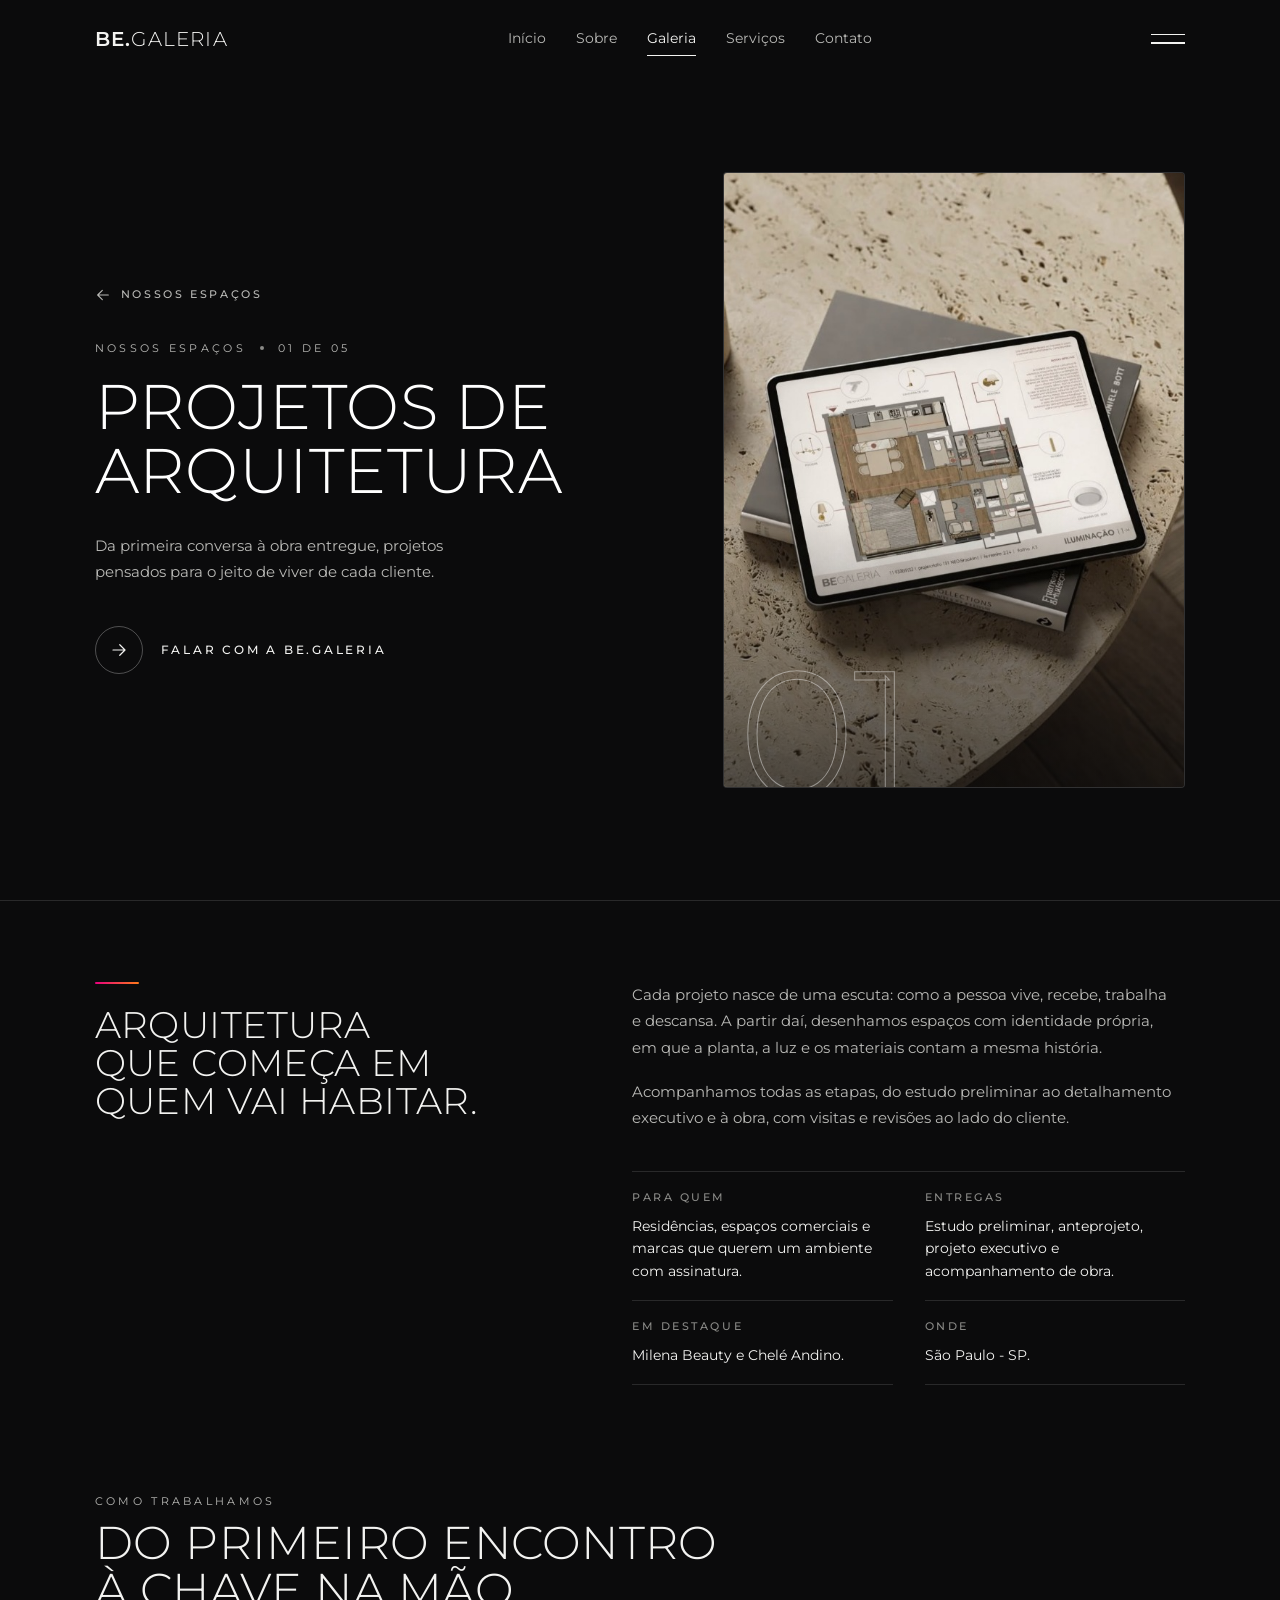
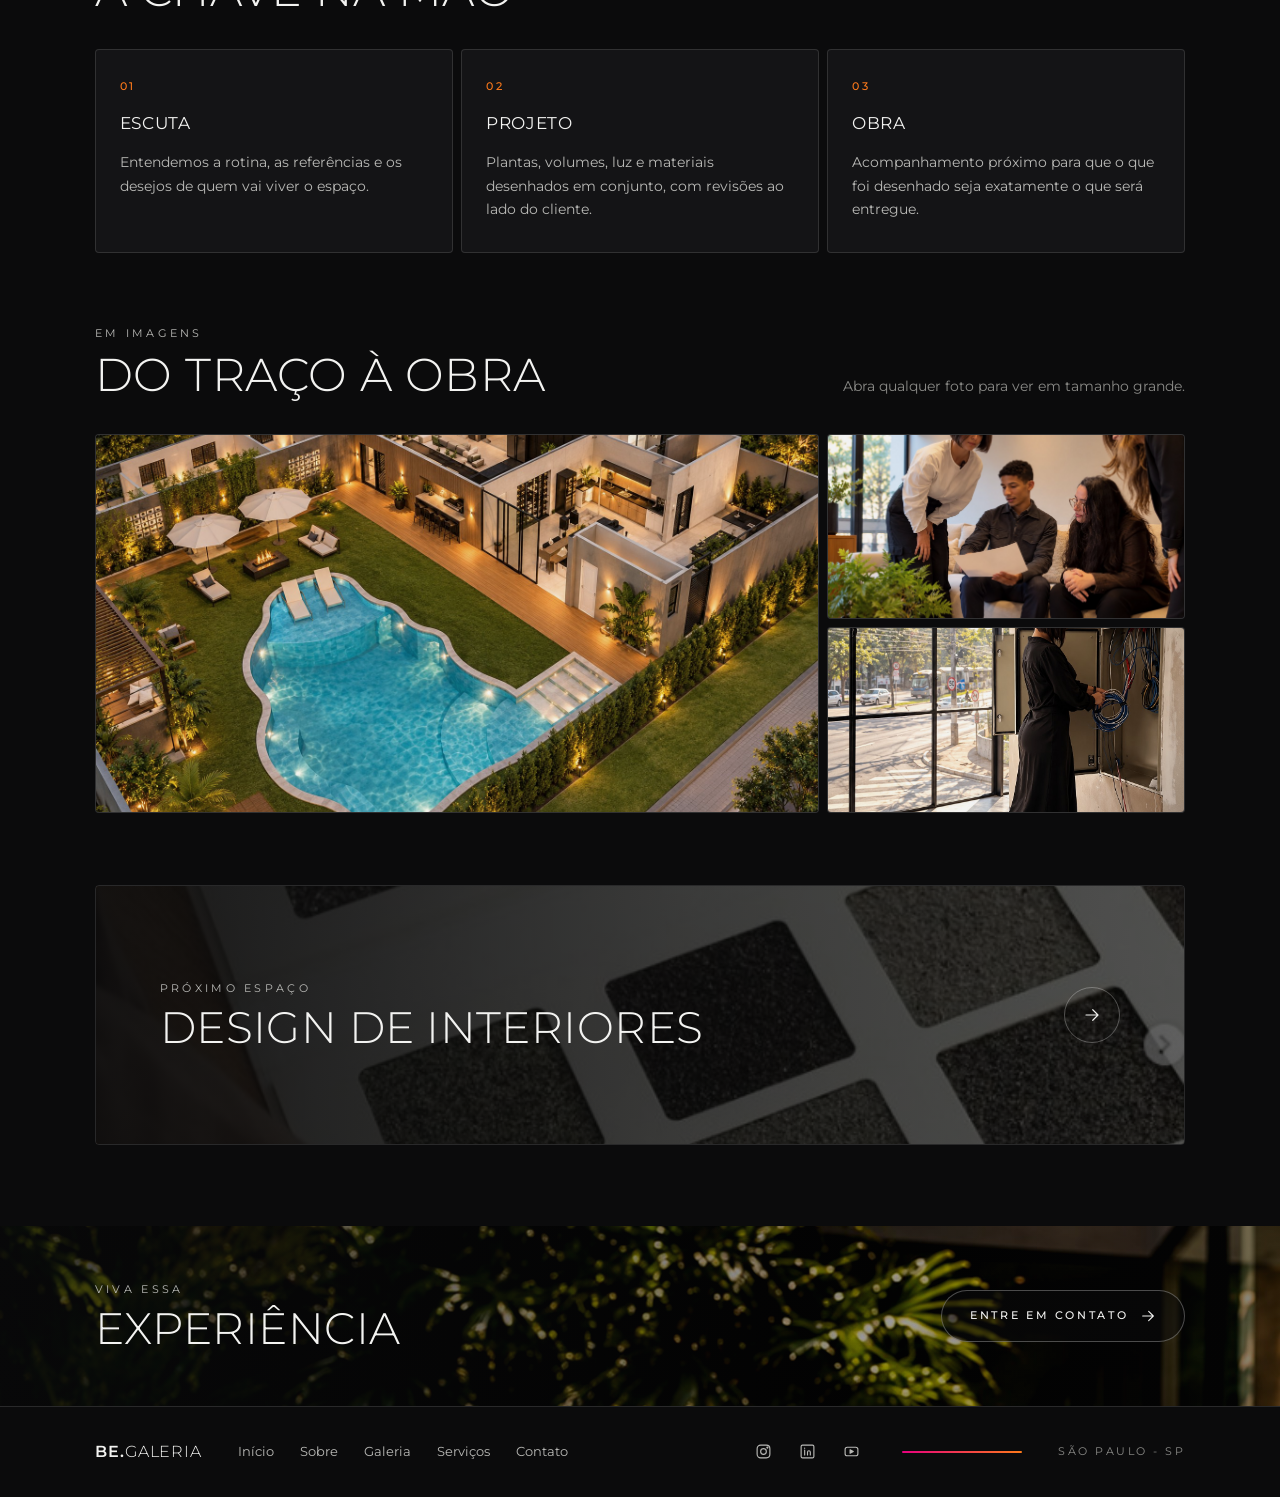
==== arquitetura.html @ a3e055ce "Paginas dos cinco espacos: capa, detalhe, pontos, galeria e proximo Cada cartao de "Nossos espacos" " ====
<!doctype html>
<html lang="pt-BR">
<head>
<meta charset="utf-8">
<meta name="viewport" content="width=device-width, initial-scale=1">
<title>Projetos de arquitetura | BE.GALERIA</title>
<meta name="description" content="Projetos de arquitetura da BE.GALERIA: da primeira conversa à obra entregue, espaços com identidade, pensados para o jeito de viver de cada cliente.">
<meta name="theme-color" content="#0B0B0C">
<meta property="og:title" content="Projetos de arquitetura | BE.GALERIA">
<meta property="og:description" content="Projetos de arquitetura da BE.GALERIA: da primeira conversa à obra entregue, espaços com identidade, pensados para o jeito de viver de cada cliente.">
<meta property="og:type" content="website">
<meta property="og:image" content="img/arquitetura.jpg">
<link rel="icon" href="favicon.svg" type="image/svg+xml">
<link rel="preconnect" href="https://fonts.googleapis.com">
<link rel="preconnect" href="https://fonts.gstatic.com" crossorigin>
<link href="https://fonts.googleapis.com/css2?family=Montserrat:wght@300;400;500;600&display=swap" rel="stylesheet">
<link rel="stylesheet" href="estilo.css">
</head>
<body class="interna">
<!-- (23/10) pagina de um dos cinco espacos. (A classe do body NAO pode ser "pagina": e a dos tracinhos do slide, com
     largura de 36 px, e o corpo inteiro encolhia.) As cinco tem a MESMA estrutura (capa, detalhe, pontos, galeria, proximo
     espaco, contato, rodape): ao mudar a estrutura numa, mudar nas outras quatro. Os textos sao os primeiros,
     a confirmar com a cliente. -->

<!-- ================================================================ topo -->
<header class="topo" id="topo">
  <a class="marca" href="index.html" aria-label="BE.GALERIA, voltar ao inicio"><b>BE.</b>GALERIA</a>
  <nav class="menu" id="menu" aria-label="Navegacao principal">
    <a href="index.html#inicio">Início</a>
    <a href="index.html#sobre">Sobre</a>
    <a href="index.html#galeria" class="ativo">Galeria</a>
    <a href="index.html#servicos">Serviços</a>
    <a href="index.html#contato">Contato</a>
  </nav>
  <button class="hamburguer" id="menuAbrir" type="button" aria-label="Abrir menu" aria-expanded="false" aria-controls="menu"><span></span><span></span></button>
</header>

<main>
<!-- ================================================================ capa -->
<section class="capa" id="inicio">
  <div class="capa-texto">
    <a class="voltar" href="index.html#galeria"><svg viewBox="0 0 24 24" fill="none" stroke="currentColor" stroke-width="1.6" stroke-linecap="round" stroke-linejoin="round" aria-hidden="true"><path d="M20 12H4M11 5l-7 7 7 7"/></svg><span>Nossos espaços</span></a>
    <p class="rotulo"><span>Nossos espaços</span><i></i><span>01 de 05</span></p>
    <h1>Projetos de<br>arquitetura</h1>
    <p class="capa-lede">Da primeira conversa à obra entregue, projetos pensados para o jeito de viver de cada cliente.</p>
    <a class="chamada" href="index.html#contato"><span class="chamada-circulo" aria-hidden="true"><svg viewBox="0 0 24 24" fill="none" stroke="currentColor" stroke-width="1.6" stroke-linecap="round" stroke-linejoin="round" aria-hidden="true"><path d="M4 12h16M13 5l7 7-7 7"/></svg></span><span>Falar com a BE.GALERIA</span></a>
  </div>
  <figure class="capa-foto">
    <img src="img/arquitetura.jpg" alt="Tablet com a planta de um projeto da BE Galeria" width="636" height="847" fetchpriority="high" decoding="async">
    <span class="capa-numero" aria-hidden="true">01</span>
  </figure>
</section>

<!-- ================================================================ detalhe -->
<section class="detalhe">
  <div class="detalhe-grade">
    <div class="detalhe-frase"><i class="traco" aria-hidden="true"></i><h2>Arquitetura que começa em quem vai habitar.</h2></div>
    <div class="detalhe-texto">
      <p>Cada projeto nasce de uma escuta: como a pessoa vive, recebe, trabalha e descansa. A partir daí, desenhamos espaços com identidade própria, em que a planta, a luz e os materiais contam a mesma história.</p>
      <p>Acompanhamos todas as etapas, do estudo preliminar ao detalhamento executivo e à obra, com visitas e revisões ao lado do cliente.</p>
      <dl class="ficha">
        <div><dt>Para quem</dt><dd>Residências, espaços comerciais e marcas que querem um ambiente com assinatura.</dd></div>
        <div><dt>Entregas</dt><dd>Estudo preliminar, anteprojeto, projeto executivo e acompanhamento de obra.</dd></div>
        <div><dt>Em destaque</dt><dd>Milena Beauty e Chelé Andino.</dd></div>
        <div><dt>Onde</dt><dd>São Paulo - SP.</dd></div>
      </dl>
    </div>
  </div>
</section>

<!-- ================================================================ pontos -->
<section class="pontos">
  <div class="cabeca"><div><p class="rotulo rotulo--so">Como trabalhamos</p><h2>Do primeiro encontro<br>à chave na mão</h2></div></div>
  <div class="pontos-grade">
    <article class="ponto"><i>01</i><h3>Escuta</h3><p>Entendemos a rotina, as referências e os desejos de quem vai viver o espaço.</p></article>
    <article class="ponto"><i>02</i><h3>Projeto</h3><p>Plantas, volumes, luz e materiais desenhados em conjunto, com revisões ao lado do cliente.</p></article>
    <article class="ponto"><i>03</i><h3>Obra</h3><p>Acompanhamento próximo para que o que foi desenhado seja exatamente o que será entregue.</p></article>
  </div>
</section>

<!-- ================================================================ galeria da pagina (mesmo mosaico e visualizador dos bastidores) -->
<section class="bastidores pagina-galeria" id="imagens">
  <div class="cabeca">
    <div><p class="rotulo rotulo--so">Em imagens</p><h2>Do traço à obra</h2></div>
    <p class="bastidores-nota">Abra qualquer foto para ver em tamanho grande.</p>
  </div>
  <div class="mosaico" id="mosaico">
    <button type="button" class="peca peca--grande" data-legenda="Perspectiva de um projeto residencial"><img src="img/bastidores-3.jpg" alt="Vista aérea de uma casa com piscina e jardim iluminados" loading="lazy" decoding="async" width="1536" height="1024"><span class="peca-legenda"><i>01</i>Perspectiva de um projeto residencial</span></button>
    <button type="button" class="peca" data-legenda="Revisão de projeto com o cliente"><img src="img/bastidores-1.jpg" alt="Equipe e cliente analisando uma prancha de projeto no sofá" loading="lazy" decoding="async" width="1433" height="1098"><span class="peca-legenda"><i>02</i>Revisão de projeto com o cliente</span></button>
    <button type="button" class="peca" data-legenda="Acompanhamento de obra"><img src="img/bastidores-2.jpg" alt="Profissional conferindo o quadro elétrico numa obra envidraçada" loading="lazy" decoding="async" width="1147" height="1371"><span class="peca-legenda"><i>03</i>Acompanhamento de obra</span></button>
  </div>
</section>

<dialog class="visor" id="visor" aria-label="Foto em tamanho grande">
  <button type="button" class="visor-fechar" id="visorFechar" aria-label="Fechar"><svg viewBox="0 0 24 24" fill="none" stroke="currentColor" stroke-width="1.6" stroke-linecap="round"><path d="M6 6l12 12M18 6 6 18"/></svg></button>
  <button type="button" class="visor-seta visor-seta--esq" id="visorAnterior" aria-label="Foto anterior"><svg viewBox="0 0 24 24" fill="none" stroke="currentColor" stroke-width="1.6" stroke-linecap="round" stroke-linejoin="round"><path d="M15 5l-7 7 7 7"/></svg></button>
  <figure class="visor-figura">
    <img id="visorImagem" src="" alt="">
    <figcaption id="visorLegenda"></figcaption>
  </figure>
  <button type="button" class="visor-seta visor-seta--dir" id="visorProxima" aria-label="Próxima foto"><svg viewBox="0 0 24 24" fill="none" stroke="currentColor" stroke-width="1.6" stroke-linecap="round" stroke-linejoin="round"><path d="M9 5l7 7-7 7"/></svg></button>
</dialog>

<!-- ================================================================ proximo espaco -->
<section class="proximo">
  <a class="proximo-link" href="interiores.html">
    <img src="img/interiores.jpg" alt="" loading="lazy" decoding="async" width="672" height="816">
    <div><p class="rotulo rotulo--so">Próximo espaço</p><h2>Design de interiores</h2></div>
    <span class="chamada-circulo" aria-hidden="true"><svg viewBox="0 0 24 24" fill="none" stroke="currentColor" stroke-width="1.6" stroke-linecap="round" stroke-linejoin="round" aria-hidden="true"><path d="M4 12h16M13 5l7 7-7 7"/></svg></span>
  </a>
</section>
</main>

<!-- ================================================================ experiencia -->
<section class="experiencia" id="contato">
  <img class="experiencia-fundo" src="img/folhas.jpg" alt="" loading="lazy" decoding="async" width="1600" height="480">
  <div class="experiencia-texto">
    <p class="rotulo rotulo--so">Viva essa</p>
    <h2>Experiência</h2>
  </div>
  <a class="pilula" href="#rodape">Entre em contato <svg viewBox="0 0 24 24" fill="none" stroke="currentColor" stroke-width="1.6" stroke-linecap="round" stroke-linejoin="round" aria-hidden="true"><path d="M4 12h16M13 5l7 7-7 7"/></svg></a>
</section>

<!-- ================================================================ rodape -->
<footer class="rodape" id="rodape">
  <a class="marca" href="index.html"><b>BE.</b>GALERIA</a>
  <nav class="rodape-menu" aria-label="Rodape">
    <a href="index.html#inicio">Início</a>
    <a href="index.html#sobre">Sobre</a>
    <a href="index.html#galeria">Galeria</a>
    <a href="index.html#servicos">Serviços</a>
    <a href="index.html#contato">Contato</a>
  </nav>
  <div class="redes">
    <a href="#" aria-label="Instagram" title="Instagram (em breve)"><svg viewBox="0 0 24 24" fill="none" stroke="currentColor" stroke-width="1.6" stroke-linecap="round" stroke-linejoin="round"><rect x="3" y="3" width="18" height="18" rx="5"/><circle cx="12" cy="12" r="4"/><circle cx="17.5" cy="6.5" r="0.8" fill="currentColor"/></svg></a>
    <a href="#" aria-label="LinkedIn" title="LinkedIn (em breve)"><svg viewBox="0 0 24 24" fill="none" stroke="currentColor" stroke-width="1.6" stroke-linecap="round" stroke-linejoin="round"><rect x="3" y="3" width="18" height="18" rx="2"/><path d="M8 10v7M8 7v.5M12 17v-4a2 2 0 0 1 4 0v4"/></svg></a>
    <a href="#" aria-label="YouTube" title="YouTube (em breve)"><svg viewBox="0 0 24 24" fill="none" stroke="currentColor" stroke-width="1.6" stroke-linecap="round" stroke-linejoin="round"><rect x="3" y="6" width="18" height="12" rx="3"/><path d="M10 9.5v5l4.5-2.5z" fill="currentColor"/></svg></a>
  </div>
  <i class="traco traco--rodape" aria-hidden="true"></i>
  <p class="rodape-lugar">São Paulo - SP</p>
</footer>

<script src="script.js" defer></script>
</body>
</html>
---- estilo.css ----
/* BE.GALERIA (23/10/2026): site de uma pagina seguindo o mockup dela. Fundo onix, Montserrat em tudo (caixa alta
   leve nos titulos, como no mockup; a 1a versao usava Outfit e ela estranhou) e UM acento: o degrade magenta >
   laranja, que aparece no anel do selo, no tracinho das secoes e na linha do rodape. O manuscrito do bloco Sobre
   vem gravado na propria foto dela (nao e texto). */
:root {
  --onix: #0B0B0C;
  --carvao: #141416;
  --grafite: #1D1D20;
  --linha: rgba(255, 255, 255, 0.12);
  --linha-forte: rgba(255, 255, 255, 0.28);
  --texto: #F3F3F1;
  --texto-2: #B9B9B6;
  --texto-3: #8A8A87;
  --magenta: #E8007E;
  --laranja: #FF7A1A;
  --degrade: linear-gradient(90deg, var(--magenta), var(--laranja));
  --display: 'Montserrat', system-ui, sans-serif;
  --texto-fonte: 'Montserrat', system-ui, -apple-system, 'Segoe UI', sans-serif;
  --margem: clamp(20px, 7.4vw, 108px);
  --suave: cubic-bezier(0.22, 1, 0.36, 1);
}

* { box-sizing: border-box; }
html { scroll-behavior: smooth; -webkit-text-size-adjust: 100%; background: var(--onix); }
body {
  margin: 0;
  font-family: var(--texto-fonte);
  font-size: 14.5px;
  line-height: 1.6;
  color: var(--texto);
  background: var(--onix);
  -webkit-font-smoothing: antialiased;
}
img { display: block; max-width: 100%; }
a { color: inherit; text-decoration: none; }
h1, h2 { margin: 0; font-family: var(--display); font-weight: 300; text-transform: uppercase; letter-spacing: 0.01em; line-height: 1.02; text-wrap: balance; }
p { margin: 0; }
:focus-visible { outline: 2px solid var(--laranja); outline-offset: 4px; }

/* rotulos em caixa alta espacada */
.rotulo {
  display: flex; align-items: center; gap: 14px;
  margin: 0 0 18px;
  font-family: var(--display);
  font-weight: 400;
  font-size: 11px;
  letter-spacing: 0.3em;
  text-transform: uppercase;
  color: var(--texto-2);
}
.rotulo i { width: 4px; height: 4px; border-radius: 50%; background: var(--texto-3); flex: none; }
.rotulo--so { margin-bottom: 8px; }
.traco { display: block; width: 44px; height: 2px; background: var(--degrade); border-radius: 2px; }

/* ============================================================ topo */
.topo {
  position: fixed; inset: 0 0 auto 0; z-index: 10;
  display: flex; align-items: center; gap: 32px;
  padding: 22px var(--margem);
  transition: background 0.4s, padding 0.4s, backdrop-filter 0.4s;
}
.topo.com-fundo { background: rgba(11, 11, 12, 0.82); backdrop-filter: blur(14px); padding-top: 14px; padding-bottom: 14px; border-bottom: 1px solid var(--linha); }
.marca { font-family: var(--display); font-weight: 300; font-size: 20px; letter-spacing: 0.06em; text-transform: uppercase; white-space: nowrap; }
.marca b { font-weight: 600; }
.menu { display: flex; gap: 30px; margin-left: auto; margin-right: auto; }
.menu a { position: relative; font-size: 13.5px; color: var(--texto-2); padding: 6px 0; transition: color 0.3s; }
.menu a:hover, .menu a.ativo { color: var(--texto); }
.menu a::after { content: ''; position: absolute; left: 0; right: 0; bottom: 0; height: 1px; background: var(--texto); transform: scaleX(0); transform-origin: left; transition: transform 0.4s var(--suave); }
.menu a:hover::after, .menu a.ativo::after { transform: scaleX(1); }
.hamburguer { width: 34px; height: 24px; padding: 0; border: 0; background: transparent; cursor: pointer; display: grid; align-content: center; gap: 7px; flex: none; }
.hamburguer span { display: block; height: 1.5px; background: var(--texto); transition: transform 0.4s var(--suave), opacity 0.3s; }
.hamburguer[aria-expanded="true"] span:first-child { transform: translateY(4.25px) rotate(45deg); }
.hamburguer[aria-expanded="true"] span:last-child { transform: translateY(-4.25px) rotate(-45deg); }

/* ============================================================ abertura */
/* (23/10) slide com as tres fotos: cada .slide ocupa a abertura inteira (foto, veu, texto e selo) e some ou aparece
   em fundido; a abertura em si so da a altura e guarda os tracinhos, a seta e o texto vertical, que sao de todas. */
.abertura {
  position: relative;
  min-height: 100svh;
  overflow: hidden;
  isolation: isolate;
}
.slide {
  position: absolute; inset: 0;
  display: grid;
  align-content: center;
  padding: calc(96px + 4vh) var(--margem) 120px;
  opacity: 0;
  visibility: hidden;
  transition: opacity 1.4s var(--suave), visibility 0s linear 1.4s;
}
.slide.ativo { opacity: 1; visibility: visible; transition-delay: 0s; z-index: 1; }
.abertura-foto { position: absolute; inset: 0; z-index: -2; }
.abertura-foto img { width: 100%; height: 100%; object-fit: cover; object-position: 62% 40%; transform: scale(1.06); transition: transform 7s linear; }
.slide.ativo .abertura-foto img { transform: scale(1); }
.abertura-veu {
  position: absolute; inset: 0; z-index: -1;
  background:
    linear-gradient(90deg, rgba(11, 11, 12, 0.88) 0%, rgba(11, 11, 12, 0.62) 38%, rgba(11, 11, 12, 0.18) 68%, rgba(11, 11, 12, 0.3) 100%),
    linear-gradient(180deg, rgba(11, 11, 12, 0.55) 0%, rgba(11, 11, 12, 0) 30%, rgba(11, 11, 12, 0.15) 75%, rgba(11, 11, 12, 0.92) 100%);
}
/* as fotos claras (bege) pedem um veu mais forte para o texto branco ler bem */
.slide.claro .abertura-veu {
  background:
    linear-gradient(90deg, rgba(11, 11, 12, 0.94) 0%, rgba(11, 11, 12, 0.78) 36%, rgba(11, 11, 12, 0.34) 66%, rgba(11, 11, 12, 0.42) 100%),
    linear-gradient(180deg, rgba(11, 11, 12, 0.6) 0%, rgba(11, 11, 12, 0.1) 30%, rgba(11, 11, 12, 0.25) 75%, rgba(11, 11, 12, 0.94) 100%);
}
.slide[data-slide="2"] .abertura-foto img { object-position: 70% 40%; }
.slide[data-slide="3"] .abertura-foto img { object-position: 72% 50%; }
/* o texto entra de baixo quando o slide aparece */
.abertura-texto { max-width: 640px; opacity: 0; transform: translateY(26px); transition: opacity 1s var(--suave) 0.3s, transform 1s var(--suave) 0.3s; }
.slide.ativo .abertura-texto { opacity: 1; transform: none; }
/* as quebras dos titulos da abertura sao escritas a mao (<br>): sem text-wrap balance, que repartia "se / encontram" */
.abertura h1, .abertura .h1 { margin: 0; font-family: var(--display); font-size: clamp(38px, 4.9vw, 70px); font-weight: 300; line-height: 1.02; letter-spacing: 0.01em; text-transform: uppercase; color: #fff; text-wrap: initial; }
.abertura-lede { margin: 30px 0 0; max-width: 38ch; font-size: 14.5px; line-height: 1.7; color: var(--texto-2); }

.chamada { display: inline-flex; align-items: center; gap: 18px; margin-top: 42px; font-family: var(--display); font-weight: 500; font-size: 11.5px; letter-spacing: 0.24em; text-transform: uppercase; color: var(--texto); }
.chamada-circulo { width: 48px; height: 48px; border: 1px solid var(--linha-forte); border-radius: 50%; display: grid; place-items: center; transition: background 0.4s, border-color 0.4s, transform 0.4s var(--suave); }
.chamada-circulo svg { width: 18px; height: 18px; }
.chamada:hover .chamada-circulo { background: var(--texto); color: var(--onix); border-color: var(--texto); transform: translateX(4px); }
.chamada--pequena { margin-top: 32px; }
.chamada--pequena .chamada-circulo { width: 42px; height: 42px; }

/* (23/10) o selo redondo com anel em degrade saiu da abertura a pedido dela ("tire essa bola do header") */

.abertura-paginas { position: absolute; left: var(--margem); bottom: 52px; z-index: 2; display: flex; align-items: center; gap: 12px; font-family: var(--display); font-size: 11px; letter-spacing: 0.12em; color: var(--texto-2); }
.paginas-atual { color: var(--texto); min-width: 2ch; }
.pagina { width: 36px; height: 14px; padding: 0; border: 0; background: transparent; cursor: pointer; position: relative; }
.pagina::before { content: ''; position: absolute; left: 0; right: 0; top: 50%; height: 1px; background: var(--linha-forte); transition: background 0.4s, transform 0.4s var(--suave); }
.pagina:hover::before { background: var(--texto-2); }
.pagina.cheia::before { background: var(--texto); transform: scaleY(1.5); }
.descer, .abertura-vertical { z-index: 2; }
.descer { position: absolute; left: 50%; bottom: 44px; transform: translateX(-50%); width: 40px; height: 40px; border: 1px solid var(--linha-forte); border-radius: 12px; display: grid; place-items: center; color: var(--texto); animation: flutuar 2.6s ease-in-out infinite; }
.descer svg { width: 18px; height: 18px; }
@keyframes flutuar { 0%, 100% { transform: translate(-50%, 0); } 50% { transform: translate(-50%, 6px); } }
.abertura-vertical { position: absolute; right: var(--margem); bottom: 56px; display: flex; align-items: flex-end; gap: 14px; font-family: var(--display); font-size: 11px; letter-spacing: 0.3em; text-transform: uppercase; line-height: 1.9; color: var(--texto-2); text-align: right; }
.abertura-vertical i { width: 1px; height: 64px; background: var(--linha-forte); }

/* ============================================================ espacos */
.espacos { padding: clamp(64px, 9vh, 110px) var(--margem) clamp(56px, 8vh, 96px); background: var(--onix); }
.cabeca { display: flex; align-items: flex-end; justify-content: space-between; gap: 24px; margin-bottom: 36px; }
.cabeca h2 { font-size: clamp(32px, 3.6vw, 48px); }
.seta-link { display: inline-flex; align-items: center; gap: 10px; font-family: var(--display); font-weight: 500; font-size: 11px; letter-spacing: 0.24em; text-transform: uppercase; color: var(--texto-2); padding-bottom: 6px; transition: color 0.3s; }
.seta-link svg { width: 16px; height: 16px; transition: transform 0.4s var(--suave); }
.seta-link:hover { color: var(--texto); }
.seta-link:hover svg { transform: translateX(4px); }

.cartoes { display: grid; grid-template-columns: repeat(5, minmax(0, 1fr)); gap: 8px; }
.cartao { position: relative; display: grid; grid-template-rows: 1fr auto; background: var(--carvao); border: 1px solid var(--linha); border-radius: 4px; overflow: hidden; transition: transform 0.5s var(--suave), border-color 0.4s; }
.cartao img { width: 100%; height: auto; aspect-ratio: 170 / 156; object-fit: cover; filter: saturate(0.92) contrast(1.02); transition: transform 0.8s var(--suave), filter 0.5s; } /* height auto: senao o atributo height da tag manda e os cartoes ficam de alturas diferentes */
.cartao-pe { display: flex; align-items: flex-end; justify-content: space-between; gap: 10px; padding: 16px 16px 18px; font-family: var(--display); font-weight: 300; font-size: 14px; line-height: 1.25; text-transform: uppercase; letter-spacing: 0.02em; color: var(--texto-2); }
.cartao-pe b { font-weight: 400; color: var(--texto); }
.cartao-pe svg { width: 16px; height: 16px; flex: none; color: var(--texto-2); margin-bottom: 2px; transition: transform 0.4s var(--suave), color 0.3s; }
.cartao:hover { transform: translateY(-4px); border-color: var(--linha-forte); }
.cartao:hover img { transform: scale(1.05); filter: saturate(1) contrast(1.04); }
.cartao:hover .cartao-pe svg { transform: translateX(4px); color: var(--texto); }

/* ============================================================ sobre */
.sobre { display: grid; grid-template-columns: minmax(0, 1.25fr) minmax(0, 1fr); min-height: 440px; background: var(--onix); }
/* a frase manuscrita esta gravada na foto, no canto esquerdo: a foto ancora a esquerda e nao leva veu */
.sobre-foto { position: relative; overflow: hidden; background: #0e1410; }
.sobre-foto picture { display: block; height: 100%; }
.sobre-foto img { width: 100%; height: 100%; object-fit: cover; object-position: 0% 50%; min-height: 380px; }
.sobre-texto { padding: clamp(56px, 8vh, 96px) var(--margem) clamp(56px, 8vh, 96px) clamp(40px, 5vw, 80px); display: grid; align-content: center; gap: 0; }
.sobre-texto .traco { margin-bottom: 22px; }
.sobre-texto h2 { font-size: clamp(30px, 3vw, 40px); margin-bottom: 26px; }
.sobre-texto p + p { margin-top: 16px; }
.sobre-texto > p { max-width: 42ch; font-size: 14.5px; line-height: 1.7; color: var(--texto-2); }

/* ============================================================ bastidores */
.bastidores { padding: clamp(64px, 9vh, 110px) var(--margem) clamp(56px, 8vh, 96px); background: var(--onix); }
.bastidores .cabeca { align-items: flex-end; }
.bastidores-nota { max-width: 40ch; font-size: 13.5px; line-height: 1.7; color: var(--texto-3); text-align: right; }
.mosaico { display: grid; grid-template-columns: repeat(6, minmax(0, 1fr)); grid-auto-rows: clamp(140px, 14.5vw, 215px); grid-auto-flow: dense; gap: 8px; }
.peca { position: relative; overflow: hidden; padding: 0; border: 1px solid var(--linha); border-radius: 4px; background: var(--carvao); cursor: zoom-in; text-align: left; color: var(--texto); }
.peca img { position: absolute; inset: 0; display: block; width: 100%; height: 100%; object-fit: cover; filter: saturate(0.9) brightness(0.96); transition: transform 1.4s var(--suave), filter 0.6s; } /* absoluta: dentro de um button a altura em % nao e confiavel */
.peca:hover img, .peca:focus-visible img { transform: scale(1.05); filter: saturate(1) brightness(1); }
.peca--grande { grid-column: span 4; grid-row: span 2; }
.peca--alta { grid-column: span 2; grid-row: span 2; }
.peca--media { grid-column: span 3; }
.peca:not(.peca--grande):not(.peca--alta):not(.peca--media) { grid-column: span 2; }
.peca-legenda {
  position: absolute; left: 0; right: 0; bottom: 0;
  display: flex; align-items: baseline; gap: 12px;
  padding: 44px 16px 14px;
  background: linear-gradient(180deg, rgba(11, 11, 12, 0) 0%, rgba(11, 11, 12, 0.82) 100%);
  font-family: var(--display); font-weight: 400; font-size: 11px; letter-spacing: 0.2em; text-transform: uppercase; color: var(--texto);
  opacity: 0; transform: translateY(8px);
  transition: opacity 0.5s var(--suave), transform 0.5s var(--suave);
}
.peca-legenda i { font-style: normal; font-weight: 500; color: var(--laranja); }
.peca:hover .peca-legenda, .peca:focus-visible .peca-legenda { opacity: 1; transform: none; }
@media (hover: none) { .peca-legenda { opacity: 1; transform: none; } }

/* visualizador da foto grande */
.visor { border: 0; padding: 0; margin: 0; width: 100vw; height: 100vh; max-width: none; max-height: none; background: rgba(11, 11, 12, 0.96); color: var(--texto); }
.visor::backdrop { background: rgba(11, 11, 12, 0.9); }
.visor[open] { display: grid; place-items: center; }
.visor-figura { margin: 0; display: grid; gap: 14px; justify-items: center; max-width: min(92vw, 1400px); }
.visor-figura img { display: block; max-width: 92vw; max-height: 80vh; width: auto; height: auto; object-fit: contain; border-radius: 4px; box-shadow: 0 30px 80px rgba(0, 0, 0, 0.6); }
.visor-figura figcaption { font-family: var(--display); font-size: 11px; letter-spacing: 0.2em; text-transform: uppercase; color: var(--texto-2); }
.visor-fechar, .visor-seta { position: absolute; width: 48px; height: 48px; border: 1px solid var(--linha-forte); border-radius: 50%; background: rgba(11, 11, 12, 0.6); color: var(--texto); display: grid; place-items: center; cursor: pointer; transition: background 0.3s, color 0.3s; }
.visor-fechar svg, .visor-seta svg { width: 20px; height: 20px; }
.visor-fechar { top: 22px; right: 22px; }
.visor-seta { top: 50%; transform: translateY(-50%); }
.visor-seta--esq { left: 22px; }
.visor-seta--dir { right: 22px; }
.visor-fechar:hover, .visor-seta:hover { background: var(--texto); color: var(--onix); }

/* ============================================================ experiencia */
.ancora { position: relative; top: -80px; height: 0; }
.experiencia { position: relative; overflow: hidden; isolation: isolate; display: flex; align-items: center; justify-content: space-between; gap: 32px; padding: clamp(44px, 6vh, 64px) var(--margem); min-height: 180px; }
/* as folhas (palmeiras da propria foto do header, sem texto) ficam verdes: veu so atras do texto, a esquerda */
.experiencia-fundo { position: absolute; inset: 0; z-index: -2; width: 100%; height: 100%; object-fit: cover; object-position: 50% 45%; filter: saturate(1.1) brightness(0.72) contrast(1.08); }
.experiencia::before { content: ''; position: absolute; inset: 0; z-index: -1; background: linear-gradient(90deg, rgba(11, 11, 12, 0.72) 0%, rgba(11, 11, 12, 0.42) 40%, rgba(11, 11, 12, 0.18) 70%, rgba(11, 11, 12, 0.3) 100%); }
.experiencia h2 { font-size: clamp(30px, 3.4vw, 46px); }
.pilula { display: inline-flex; align-items: center; gap: 12px; padding: 16px 28px; border: 1px solid var(--linha-forte); border-radius: 999px; background: rgba(11, 11, 12, 0.55); font-family: var(--display); font-weight: 500; font-size: 11px; letter-spacing: 0.24em; text-transform: uppercase; color: var(--texto); white-space: nowrap; transition: background 0.4s, color 0.4s, border-color 0.4s; }
.pilula svg { width: 16px; height: 16px; transition: transform 0.4s var(--suave); }
.pilula:hover { background: var(--texto); color: var(--onix); border-color: var(--texto); }
.pilula:hover svg { transform: translateX(4px); }

/* ============================================================ rodape */
.rodape { display: flex; align-items: center; gap: 36px; padding: 30px var(--margem); border-top: 1px solid var(--linha); background: var(--onix); }
.rodape .marca { font-size: 16px; }
.rodape-menu { display: flex; gap: 26px; }
.rodape-menu a { font-size: 12.5px; color: var(--texto-2); transition: color 0.3s; }
.rodape-menu a:hover { color: var(--texto); }
.redes { display: flex; gap: 14px; margin-left: auto; }
.redes a { width: 30px; height: 30px; display: grid; place-items: center; color: var(--texto-2); transition: color 0.3s; }
.redes a:hover { color: var(--texto); }
.redes svg { width: 17px; height: 17px; }
.traco--rodape { width: 120px; height: 1.5px; }
.rodape-lugar { font-family: var(--display); font-size: 10.5px; letter-spacing: 0.24em; text-transform: uppercase; color: var(--texto-3); white-space: nowrap; }

/* ============================================================ paginas dos espacos (23/10) */
/* arquitetura.html, interiores.html, casa.html, habitar-sentidos.html e eventos.html: capa em duas colunas (texto e
   foto em moldura com o numero grande vazado), detalhe com frase e ficha, tres pontos, galeria de 3 fotos (mesmo
   mosaico e visualizador dos bastidores) e faixa do proximo espaco. */
.capa {
  position: relative; display: grid;
  grid-template-columns: minmax(0, 1.1fr) minmax(0, 0.9fr);
  gap: clamp(32px, 5vw, 80px); align-items: center;
  min-height: 100svh;
  padding: calc(96px + 4vh) var(--margem) clamp(56px, 8vh, 96px);
  background: var(--onix);
}
.capa--larga { grid-template-columns: minmax(0, 0.9fr) minmax(0, 1.1fr); }
.capa-texto { max-width: 600px; }
.voltar { display: inline-flex; align-items: center; gap: 10px; margin-bottom: 36px; font-family: var(--display); font-weight: 500; font-size: 11px; letter-spacing: 0.24em; text-transform: uppercase; color: var(--texto-2); transition: color 0.3s; }
.voltar svg { width: 16px; height: 16px; transition: transform 0.4s var(--suave); }
.voltar:hover { color: var(--texto); }
.voltar:hover svg { transform: translateX(-4px); }
.capa h1 { font-size: clamp(38px, 4.9vw, 70px); color: #fff; text-wrap: initial; }
.capa-lede { margin: 30px 0 0; max-width: 40ch; font-size: 15px; line-height: 1.7; color: var(--texto-2); }
.capa-foto { position: relative; margin: 0; width: 100%; aspect-ratio: 3 / 4; max-height: calc(100svh - 200px); justify-self: end; border: 1px solid var(--linha); border-radius: 4px; overflow: hidden; background: var(--carvao); }
.capa--larga .capa-foto { aspect-ratio: 4 / 3; }
.capa-foto img { width: 100%; height: 100%; object-fit: cover; filter: saturate(0.94); }
.capa-foto::after { content: ''; position: absolute; inset: 0; background: linear-gradient(180deg, rgba(11, 11, 12, 0) 55%, rgba(11, 11, 12, 0.62) 100%); pointer-events: none; }
.capa-numero { position: absolute; z-index: 1; left: 14px; bottom: -0.2em; font-family: var(--display); font-weight: 300; font-size: clamp(110px, 14vw, 210px); line-height: 1; letter-spacing: -0.02em; color: transparent; -webkit-text-stroke: 1px rgba(255, 255, 255, 0.42); pointer-events: none; }

.detalhe { padding: clamp(64px, 9vh, 110px) var(--margem) clamp(40px, 6vh, 72px); border-top: 1px solid var(--linha); }
.detalhe-grade { display: grid; grid-template-columns: minmax(0, 1fr) minmax(0, 1.2fr); gap: clamp(32px, 6vw, 96px); align-items: start; }
.detalhe-frase .traco { margin-bottom: 22px; }
.detalhe-frase h2 { font-size: clamp(28px, 2.9vw, 40px); max-width: 16ch; }
.detalhe-texto > p { max-width: 54ch; font-size: 15px; line-height: 1.75; color: var(--texto-2); }
.detalhe-texto p + p { margin-top: 18px; }
.ficha { margin: 40px 0 0; display: grid; grid-template-columns: repeat(2, minmax(0, 1fr)); gap: 0 32px; border-top: 1px solid var(--linha); }
.ficha > div { padding: 18px 0; border-bottom: 1px solid var(--linha); }
.ficha dt { font-family: var(--display); font-weight: 500; font-size: 10.5px; letter-spacing: 0.24em; text-transform: uppercase; color: var(--texto-3); margin-bottom: 8px; }
.ficha dd { margin: 0; font-size: 14px; line-height: 1.6; color: var(--texto); }

.pontos { padding: clamp(40px, 6vh, 72px) var(--margem) clamp(56px, 8vh, 96px); }
.pontos-grade { display: grid; grid-template-columns: repeat(3, minmax(0, 1fr)); gap: 8px; }
.ponto { padding: 28px 24px 30px; border: 1px solid var(--linha); border-radius: 4px; background: var(--carvao); display: grid; gap: 14px; align-content: start; }
.ponto i { font-style: normal; font-family: var(--display); font-weight: 500; font-size: 11px; letter-spacing: 0.24em; color: var(--laranja); }
.ponto h3 { margin: 0; font-family: var(--display); font-weight: 400; font-size: 17px; text-transform: uppercase; letter-spacing: 0.04em; }
.ponto p { font-size: 14px; line-height: 1.7; color: var(--texto-2); }

.pagina-galeria { padding-top: 0; }

.proximo { padding: 0 var(--margem) clamp(64px, 9vh, 110px); }
.proximo-link { position: relative; display: grid; grid-template-columns: minmax(0, 1fr) auto; align-items: center; gap: 24px; min-height: 260px; padding: clamp(32px, 5vw, 64px); border: 1px solid var(--linha); border-radius: 4px; overflow: hidden; isolation: isolate; }
.proximo-link img { position: absolute; inset: 0; z-index: -2; width: 100%; height: 100%; object-fit: cover; filter: saturate(0.85) brightness(0.55); transition: transform 1.4s var(--suave), filter 0.6s; }
.proximo-link::before { content: ''; position: absolute; inset: 0; z-index: -1; background: linear-gradient(90deg, rgba(11, 11, 12, 0.86) 0%, rgba(11, 11, 12, 0.5) 55%, rgba(11, 11, 12, 0.3) 100%); }
.proximo-link h2 { font-size: clamp(30px, 3.4vw, 46px); }
.proximo-link .chamada-circulo { width: 56px; height: 56px; }
.proximo-link:hover img { transform: scale(1.04); filter: saturate(1) brightness(0.65); }
.proximo-link:hover .chamada-circulo { background: var(--texto); color: var(--onix); border-color: var(--texto); transform: translateX(4px); }

/* o que aparece ao rolar */
.sobe { opacity: 0; transform: translateY(24px); transition: opacity 0.9s var(--suave), transform 0.9s var(--suave); }
.sobe.visivel { opacity: 1; transform: none; }
body.travado { overflow: hidden; }   /* menu do celular aberto ou visualizador dos bastidores aberto */

/* ============================================================ telas medias */
@media (max-width: 1180px) {
  .cartoes { grid-template-columns: repeat(3, minmax(0, 1fr)); }
  .cartao img { aspect-ratio: 4 / 3; }
}
@media (max-width: 900px) {
  .menu { display: none; }
  .topo { gap: 16px; justify-content: space-between; }
  .menu.aberto {
    display: flex; flex-direction: column; gap: 6px;
    position: fixed; inset: 0; margin: 0; padding: 110px var(--margem) 40px;
    background: rgba(11, 11, 12, 0.97);
    z-index: -1;
  }
  .topo.menu-aberto { z-index: 20; }
  .topo.menu-aberto .menu.aberto { z-index: 15; }
  /* a marca e o botao de fechar ficam ACIMA do painel, senao o painel os apaga */
  .topo.menu-aberto .marca, .topo.menu-aberto .hamburguer { position: relative; z-index: 16; }
  .menu.aberto a { font-family: var(--display); font-weight: 300; font-size: 34px; text-transform: uppercase; letter-spacing: 0.02em; color: var(--texto); padding: 10px 0; border-bottom: 1px solid var(--linha); }
  .menu.aberto a::after { display: none; }

  .slide { padding-top: 120px; padding-bottom: 150px; align-content: end; }
  .abertura-foto img { object-position: 66% 30%; }
  .slide[data-slide="2"] .abertura-foto img { object-position: 72% 30%; }
  .slide[data-slide="3"] .abertura-foto img { object-position: 70% 40%; }
  .abertura-veu, .slide.claro .abertura-veu { background: linear-gradient(180deg, rgba(11, 11, 12, 0.5) 0%, rgba(11, 11, 12, 0.25) 35%, rgba(11, 11, 12, 0.8) 62%, rgba(11, 11, 12, 0.97) 100%); }
  .abertura h1, .abertura .h1 { font-size: clamp(36px, 10.5vw, 52px); }
  .abertura-lede { margin-top: 22px; font-size: 15px; }
  .chamada { margin-top: 30px; }
  .abertura-vertical { display: none; }
  .descer { display: none; }
  .abertura-paginas { bottom: 40px; }

  .cabeca { flex-direction: column; align-items: flex-start; gap: 14px; }
  .cartoes { grid-template-columns: repeat(2, minmax(0, 1fr)); }
  .cartao img { aspect-ratio: 4 / 3; }

  .bastidores .cabeca { align-items: flex-start; }
  .bastidores-nota { text-align: left; }
  .mosaico { grid-template-columns: repeat(2, minmax(0, 1fr)); grid-auto-rows: clamp(140px, 34vw, 200px); }
  .peca--grande { grid-column: span 2; grid-row: span 2; }
  .peca--alta { grid-column: span 1; grid-row: span 2; }
  .peca--media { grid-column: span 1; }
  .peca:not(.peca--grande):not(.peca--alta):not(.peca--media) { grid-column: span 1; }
  /* legenda menor e menos espacada: numa peca de 160 px a caixa alta com 0.2em partia "ACOMPANHAMENTO" ao meio */
  .peca-legenda { font-size: 9.5px; letter-spacing: 0.1em; line-height: 1.5; gap: 8px; padding: 30px 10px 10px; }
  .visor-fechar { top: 14px; right: 14px; width: 42px; height: 42px; }
  .visor-seta { width: 42px; height: 42px; top: auto; bottom: 18px; transform: none; }
  .visor-seta--esq { left: calc(50% - 50px); }
  .visor-seta--dir { right: calc(50% - 50px); }
  .visor-figura img { max-height: 70vh; }

  .sobre { grid-template-columns: 1fr; }
  .sobre-foto img { min-height: 0; aspect-ratio: 4 / 3; height: auto; }
  .sobre-texto { padding: 48px var(--margem) 56px; }

  /* paginas dos espacos: foto primeiro, texto embaixo, tudo em uma coluna */
  .capa, .capa--larga { grid-template-columns: 1fr; min-height: 0; padding-top: 96px; gap: 28px; }
  .capa-foto { order: -1; aspect-ratio: 4 / 5; max-height: 62svh; justify-self: stretch; }
  .capa--larga .capa-foto { aspect-ratio: 4 / 3; }
  .capa-numero { font-size: clamp(90px, 26vw, 120px); left: 10px; }
  .capa h1 { font-size: clamp(36px, 10.5vw, 52px); }
  .capa-lede { margin-top: 22px; }
  .voltar { margin-bottom: 24px; }
  .detalhe-grade { grid-template-columns: 1fr; gap: 28px; }
  .detalhe-frase h2 { max-width: none; }
  .ficha { grid-template-columns: 1fr; margin-top: 32px; }
  .pontos-grade { grid-template-columns: 1fr; }
  .proximo-link { grid-template-columns: minmax(0, 1fr) auto; min-height: 220px; padding: 28px 22px; }
  .proximo-link .chamada-circulo { width: 48px; height: 48px; }

  .experiencia { flex-direction: column; align-items: flex-start; gap: 26px; }
  .rodape { flex-wrap: wrap; gap: 18px 28px; }
  .rodape-menu { order: 5; flex: 1 0 100%; flex-wrap: wrap; gap: 14px 22px; }
  .redes { margin-left: auto; }
  .traco--rodape { display: none; }
}
@media (max-width: 480px) {
  .cartoes { grid-template-columns: 1fr 1fr; gap: 6px; }
  .cartao-pe { font-size: 12.5px; padding: 12px 12px 14px; }
  .abertura-paginas { display: none; }
}
@media (prefers-reduced-motion: reduce) {
  html { scroll-behavior: auto; }
  .descer { animation: none; }
  .sobe { opacity: 1; transform: none; transition: none; }
  .abertura-foto img { transform: none; }
  .abertura-texto { opacity: 1; transform: none; }
  * { transition-duration: 0.01ms !important; transition-delay: 0s !important; }
}
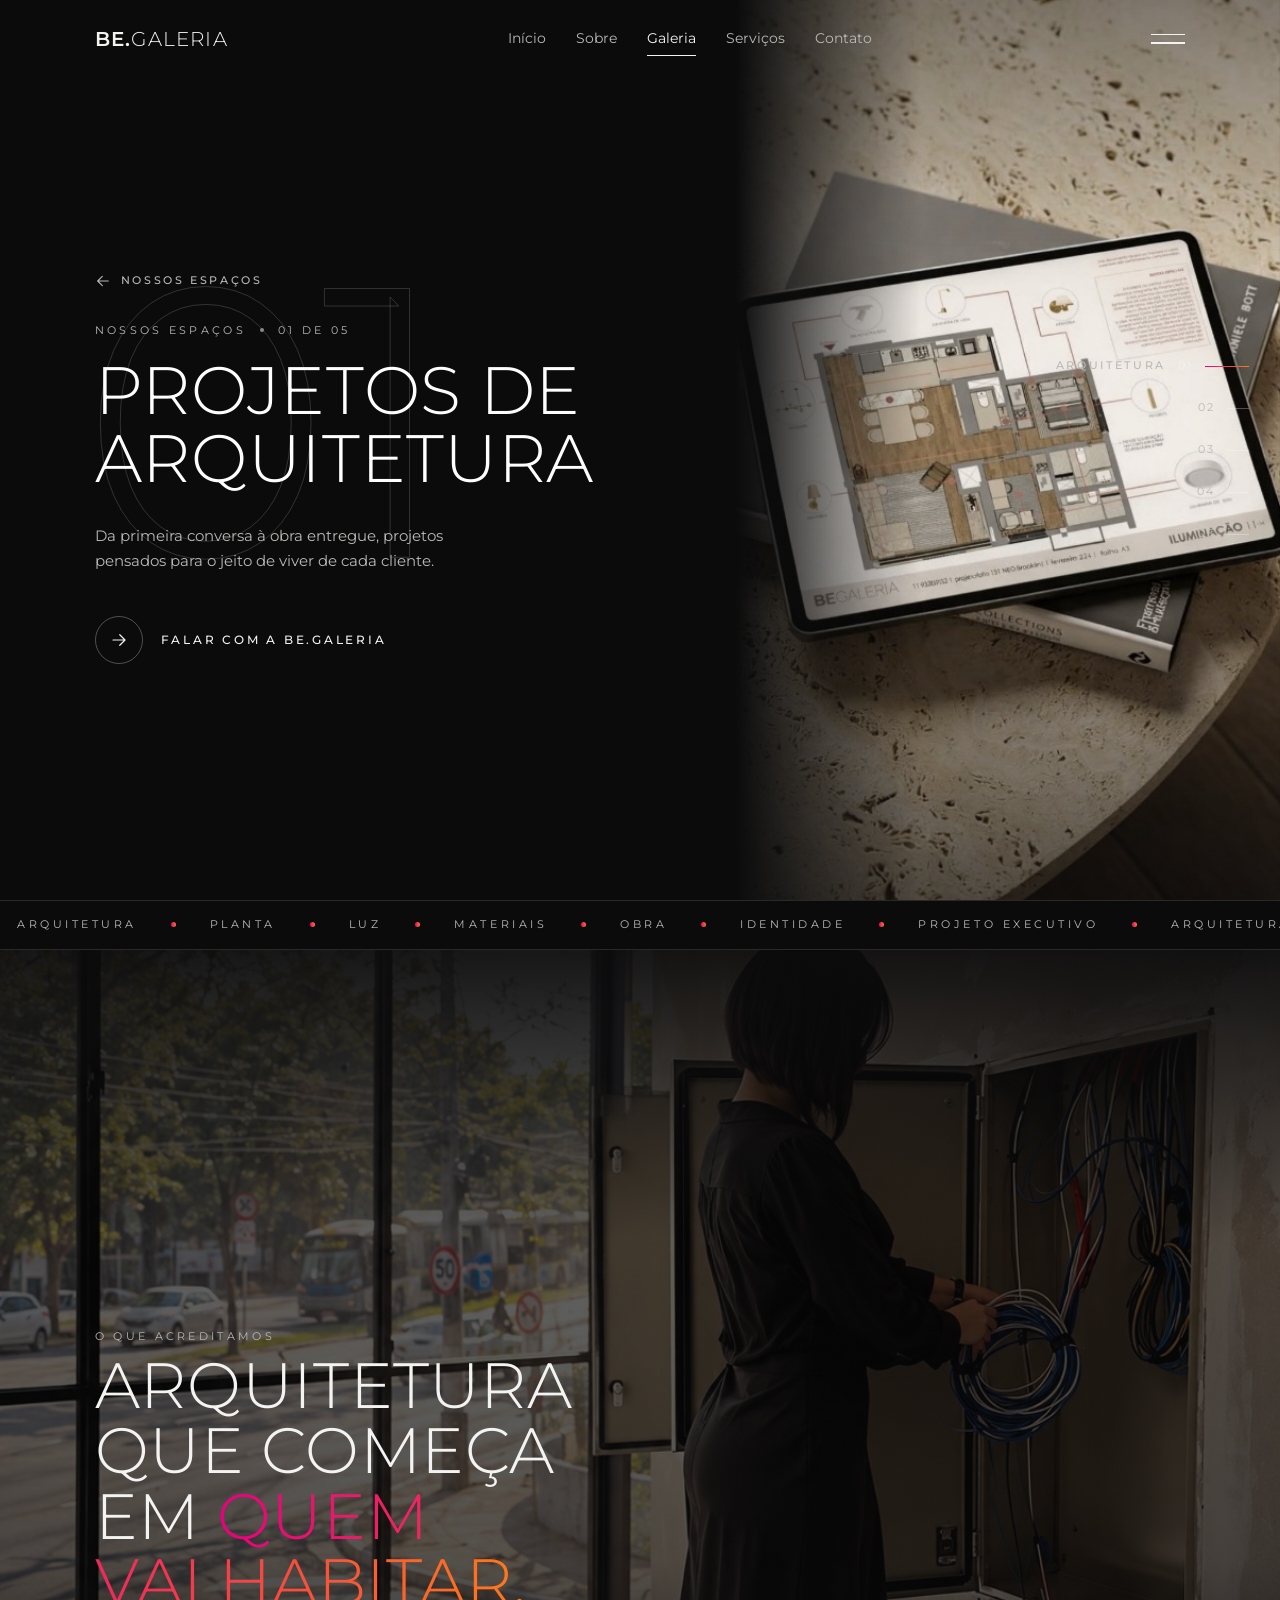
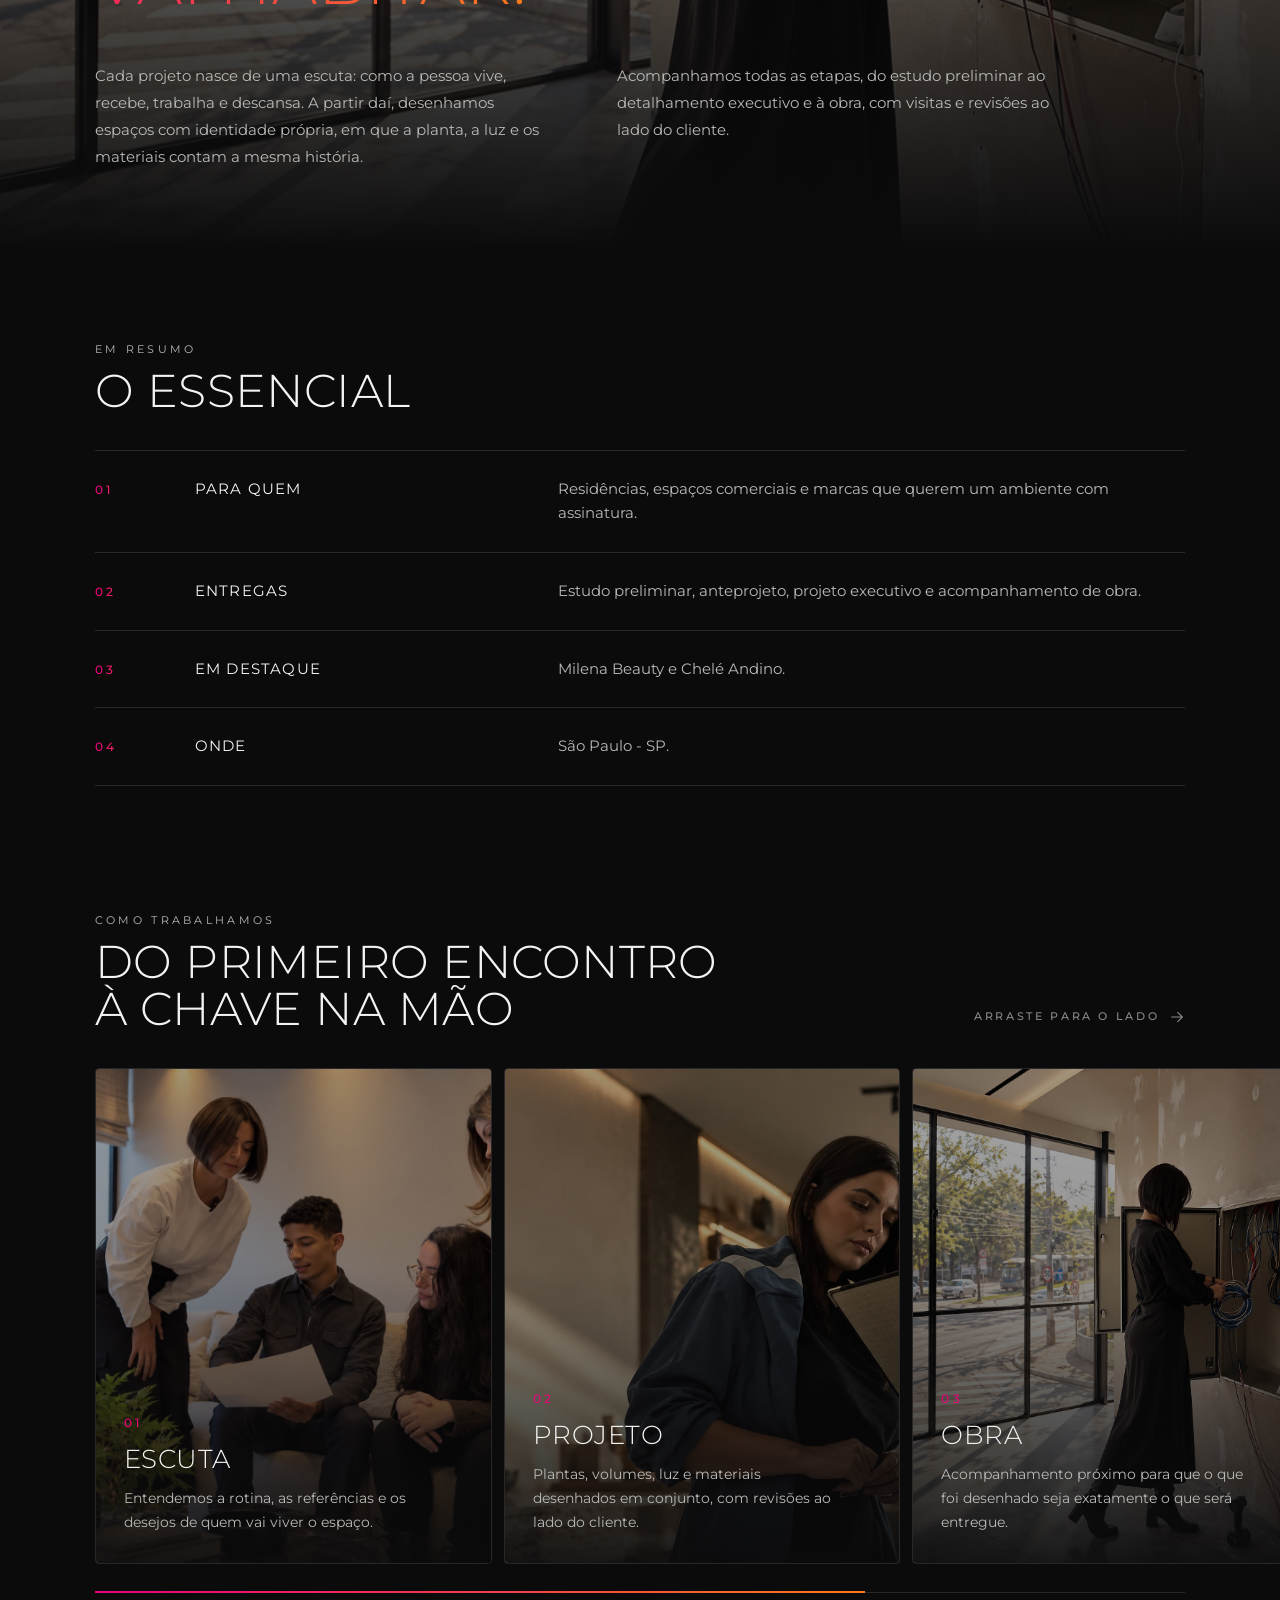
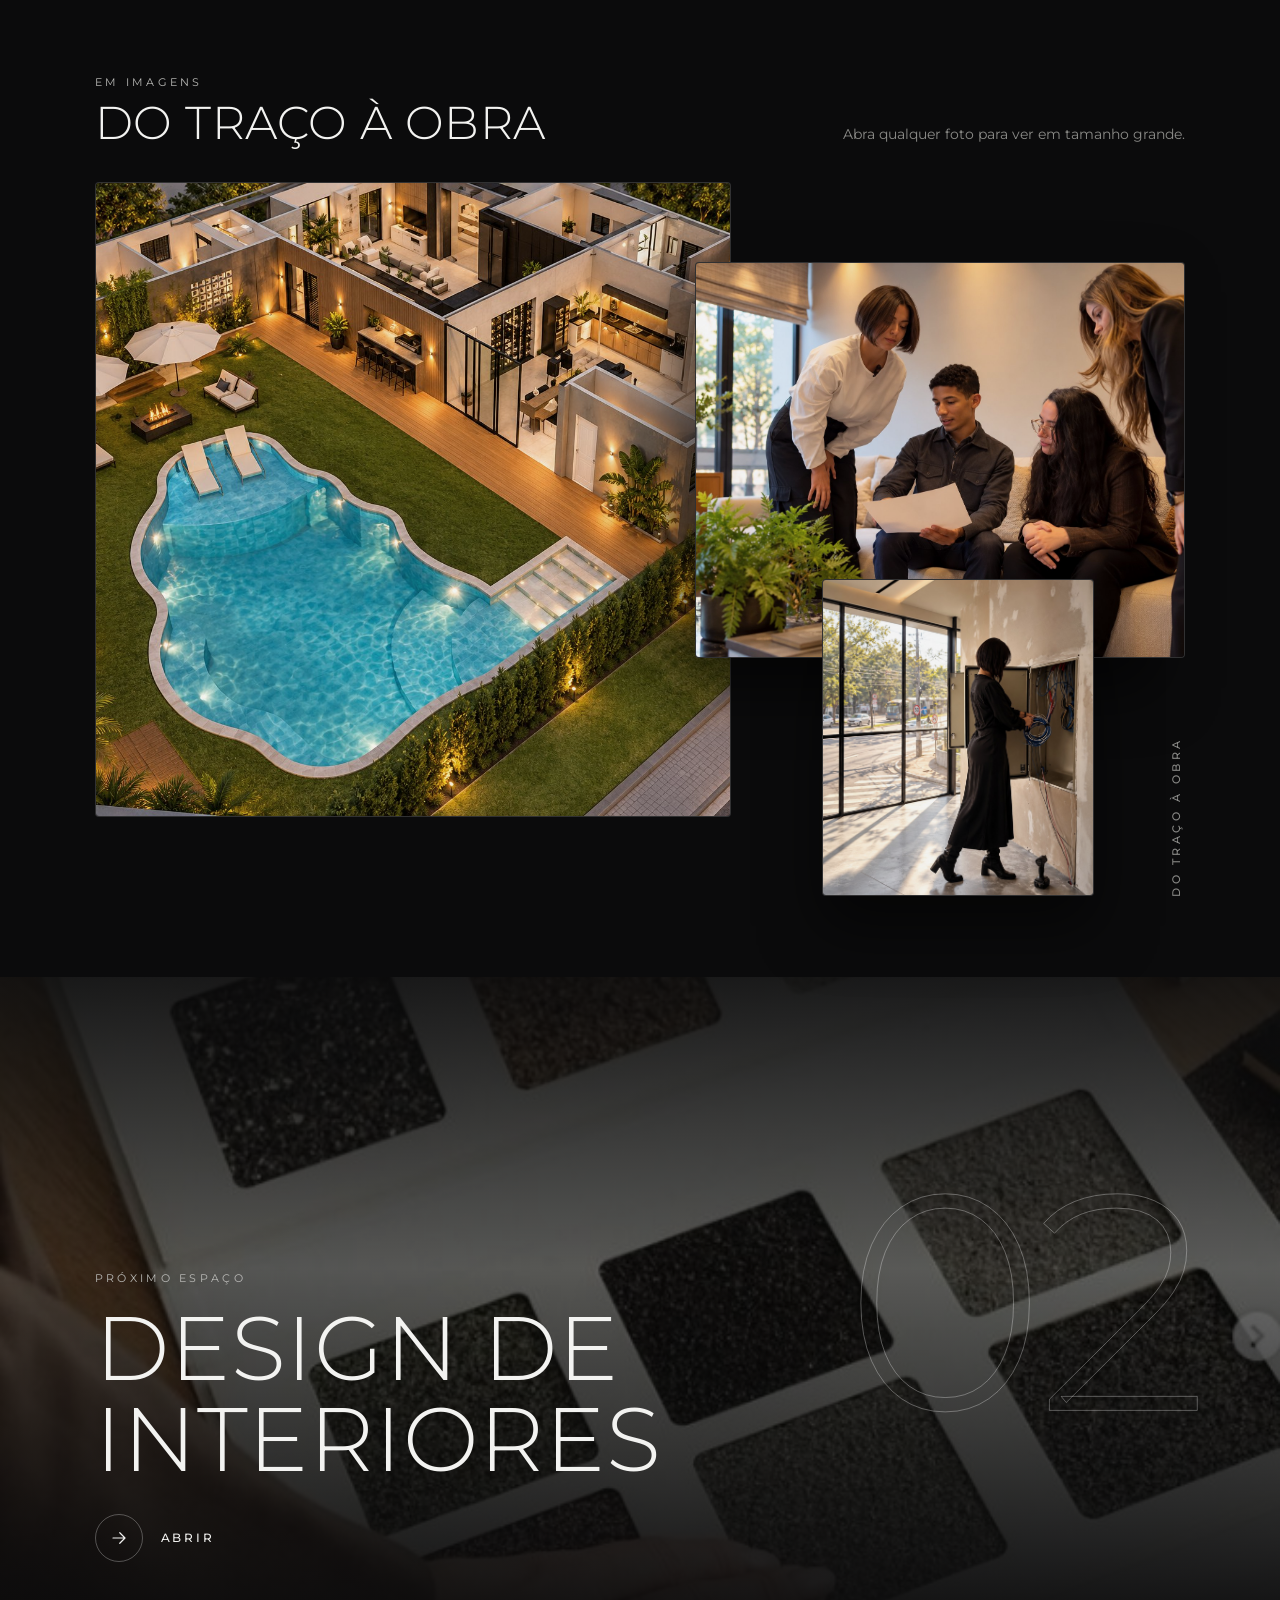
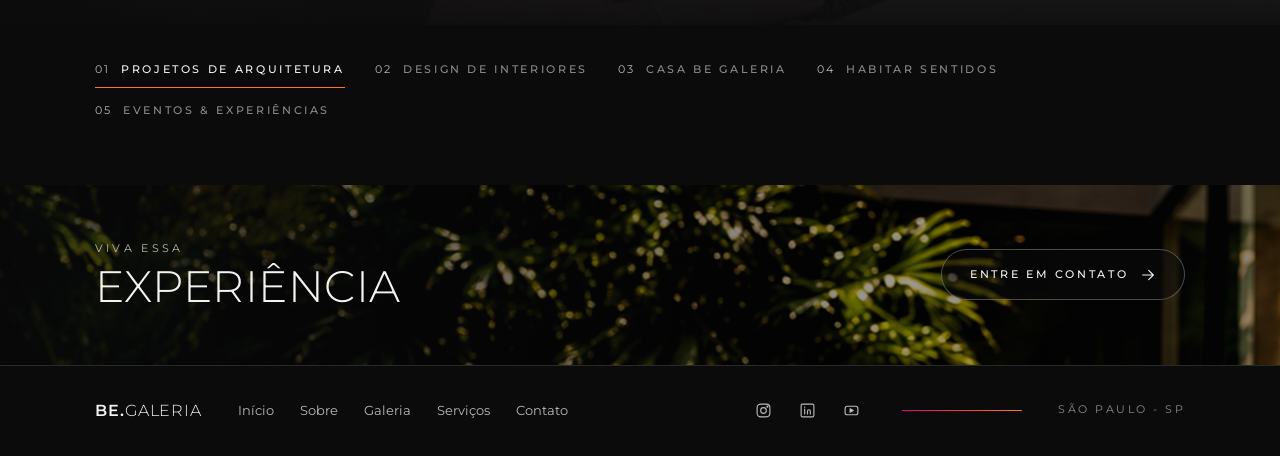
==== commit 9bff2061: "Paginas dos espacos refeitas como editorial, com o celular em primeiro lugar Ela achou a primeira ve" ====
--- a/arquitetura.html
+++ b/arquitetura.html
@@ -14,13 +14,14 @@
 <link rel="preconnect" href="https://fonts.googleapis.com">
 <link rel="preconnect" href="https://fonts.gstatic.com" crossorigin>
 <link href="https://fonts.googleapis.com/css2?family=Montserrat:wght@300;400;500;600&display=swap" rel="stylesheet">
+<link rel="preload" as="image" href="img/arquitetura.jpg">
 <link rel="stylesheet" href="estilo.css">
 </head>
 <body class="interna">
-<!-- (23/10) pagina de um dos cinco espacos. (A classe do body NAO pode ser "pagina": e a dos tracinhos do slide, com
-     largura de 36 px, e o corpo inteiro encolhia.) As cinco tem a MESMA estrutura (capa, detalhe, pontos, galeria, proximo
-     espaco, contato, rodape): ao mudar a estrutura numa, mudar nas outras quatro. Os textos sao os primeiros,
-     a confirmar com a cliente. -->
+<!-- (23/10) pagina de um dos cinco espacos, 2a versao (editorial). As cinco tem a MESMA estrutura: capa, letreiro,
+     manifesto, indice, momentos, colagem, proximo espaco, outros espacos, contato e rodape. Ao mudar a estrutura
+     numa, mudar nas outras quatro. Os textos sao os primeiros, a confirmar com a cliente.
+     (A classe do body NAO pode ser "pagina": e a dos tracinhos do slide, com largura de 36 px.) -->
 
 <!-- ================================================================ topo -->
 <header class="topo" id="topo">
@@ -37,58 +38,80 @@
 
 <main>
 <!-- ================================================================ capa -->
-<section class="capa" id="inicio">
-  <div class="capa-texto">
+<section class="capa2" id="inicio">
+  <div class="capa2-texto">
     <a class="voltar" href="index.html#galeria"><svg viewBox="0 0 24 24" fill="none" stroke="currentColor" stroke-width="1.6" stroke-linecap="round" stroke-linejoin="round" aria-hidden="true"><path d="M20 12H4M11 5l-7 7 7 7"/></svg><span>Nossos espaços</span></a>
     <p class="rotulo"><span>Nossos espaços</span><i></i><span>01 de 05</span></p>
-    <h1>Projetos de<br>arquitetura</h1>
-    <p class="capa-lede">Da primeira conversa à obra entregue, projetos pensados para o jeito de viver de cada cliente.</p>
+    <h1 class="palavras"><span style="--i:0">Projetos</span> <span style="--i:1">de</span><br><span style="--i:2">arquitetura</span></h1>
+    <p class="capa2-lede">Da primeira conversa à obra entregue, projetos pensados para o jeito de viver de cada cliente.</p>
     <a class="chamada" href="index.html#contato"><span class="chamada-circulo" aria-hidden="true"><svg viewBox="0 0 24 24" fill="none" stroke="currentColor" stroke-width="1.6" stroke-linecap="round" stroke-linejoin="round" aria-hidden="true"><path d="M4 12h16M13 5l7 7-7 7"/></svg></span><span>Falar com a BE.GALERIA</span></a>
   </div>
-  <figure class="capa-foto">
-    <img src="img/arquitetura.jpg" alt="Tablet com a planta de um projeto da BE Galeria" width="636" height="847" fetchpriority="high" decoding="async">
-    <span class="capa-numero" aria-hidden="true">01</span>
-  </figure>
+  <span class="capa2-numero" aria-hidden="true">01</span>
+  <div class="capa2-foto"><img src="img/arquitetura.jpg" alt="Tablet com a planta de um projeto da BE Galeria" width="636" height="847" fetchpriority="high" decoding="async"></div>
+  <nav class="trilho" aria-label="Os cinco espaços">
+    <a href="arquitetura.html" class="ativo" aria-current="page"><span>Arquitetura</span><i>01</i></a>
+    <a href="interiores.html"><span>Interiores</span><i>02</i></a>
+    <a href="casa.html"><span>Casa</span><i>03</i></a>
+    <a href="habitar-sentidos.html"><span>Habitar Sentidos</span><i>04</i></a>
+    <a href="eventos.html"><span>Eventos</span><i>05</i></a>
+  </nav>
 </section>
 
-<!-- ================================================================ detalhe -->
-<section class="detalhe">
-  <div class="detalhe-grade">
-    <div class="detalhe-frase"><i class="traco" aria-hidden="true"></i><h2>Arquitetura que começa em quem vai habitar.</h2></div>
-    <div class="detalhe-texto">
+<!-- ================================================================ letreiro -->
+<div class="letreiro" aria-hidden="true"><div class="letreiro-faixa"><span>Arquitetura</span><i></i><span>Planta</span><i></i><span>Luz</span><i></i><span>Materiais</span><i></i><span>Obra</span><i></i><span>Identidade</span><i></i><span>Projeto executivo</span><i></i><span>Arquitetura</span><i></i><span>Planta</span><i></i><span>Luz</span><i></i><span>Materiais</span><i></i><span>Obra</span><i></i><span>Identidade</span><i></i><span>Projeto executivo</span><i></i></div></div>
+
+<!-- ================================================================ manifesto (foto presa, texto por cima) -->
+<section class="manifesto" id="manifesto">
+  <div class="manifesto-fundo"><img src="img/bastidores-2.jpg" alt="" loading="lazy" decoding="async" width="1147" height="1371"></div>
+  <div class="manifesto-corpo">
+    <p class="rotulo rotulo--so">O que acreditamos</p>
+    <h2 class="manifesto-frase">Arquitetura que começa em <em>quem vai habitar.</em></h2>
+    <div class="manifesto-colunas">
       <p>Cada projeto nasce de uma escuta: como a pessoa vive, recebe, trabalha e descansa. A partir daí, desenhamos espaços com identidade própria, em que a planta, a luz e os materiais contam a mesma história.</p>
       <p>Acompanhamos todas as etapas, do estudo preliminar ao detalhamento executivo e à obra, com visitas e revisões ao lado do cliente.</p>
-      <dl class="ficha">
-        <div><dt>Para quem</dt><dd>Residências, espaços comerciais e marcas que querem um ambiente com assinatura.</dd></div>
-        <div><dt>Entregas</dt><dd>Estudo preliminar, anteprojeto, projeto executivo e acompanhamento de obra.</dd></div>
-        <div><dt>Em destaque</dt><dd>Milena Beauty e Chelé Andino.</dd></div>
-        <div><dt>Onde</dt><dd>São Paulo - SP.</dd></div>
-      </dl>
     </div>
   </div>
 </section>
 
-<!-- ================================================================ pontos -->
-<section class="pontos">
-  <div class="cabeca"><div><p class="rotulo rotulo--so">Como trabalhamos</p><h2>Do primeiro encontro<br>à chave na mão</h2></div></div>
-  <div class="pontos-grade">
-    <article class="ponto"><i>01</i><h3>Escuta</h3><p>Entendemos a rotina, as referências e os desejos de quem vai viver o espaço.</p></article>
-    <article class="ponto"><i>02</i><h3>Projeto</h3><p>Plantas, volumes, luz e materiais desenhados em conjunto, com revisões ao lado do cliente.</p></article>
-    <article class="ponto"><i>03</i><h3>Obra</h3><p>Acompanhamento próximo para que o que foi desenhado seja exatamente o que será entregue.</p></article>
-  </div>
+<!-- ================================================================ indice -->
+<section class="indice">
+  <div class="cabeca"><div><p class="rotulo rotulo--so">Em resumo</p><h2>O essencial</h2></div></div>
+  <ol class="indice-lista">
+    <li><i>01</i><b>Para quem</b><span>Residências, espaços comerciais e marcas que querem um ambiente com assinatura.</span></li>
+    <li><i>02</i><b>Entregas</b><span>Estudo preliminar, anteprojeto, projeto executivo e acompanhamento de obra.</span></li>
+    <li><i>03</i><b>Em destaque</b><span>Milena Beauty e Chelé Andino.</span></li>
+    <li><i>04</i><b>Onde</b><span>São Paulo - SP.</span></li>
+  </ol>
 </section>
 
-<!-- ================================================================ galeria da pagina (mesmo mosaico e visualizador dos bastidores) -->
+<!-- ================================================================ momentos (trilha horizontal) -->
+<section class="momentos">
+  <div class="cabeca">
+    <div><p class="rotulo rotulo--so">Como trabalhamos</p><h2>Do primeiro encontro<br>à chave na mão</h2></div>
+    <p class="dica">Arraste para o lado <svg viewBox="0 0 24 24" fill="none" stroke="currentColor" stroke-width="1.6" stroke-linecap="round" stroke-linejoin="round" aria-hidden="true"><path d="M4 12h16M13 5l7 7-7 7"/></svg></p>
+  </div>
+  <div class="trilha" id="trilha">
+    <article class="momento"><img src="img/bastidores-1.jpg" alt="" loading="lazy" decoding="async" width="1433" height="1098"><i>01</i><h3>Escuta</h3><p>Entendemos a rotina, as referências e os desejos de quem vai viver o espaço.</p></article>
+    <article class="momento"><img src="img/heroi-2.webp" alt="" loading="lazy" decoding="async" width="1770" height="896"><i>02</i><h3>Projeto</h3><p>Plantas, volumes, luz e materiais desenhados em conjunto, com revisões ao lado do cliente.</p></article>
+    <article class="momento"><img src="img/bastidores-2.jpg" alt="" loading="lazy" decoding="async" width="1147" height="1371"><i>03</i><h3>Obra</h3><p>Acompanhamento próximo para que o que foi desenhado seja exatamente o que será entregue.</p></article>
+    <article class="momento momento--fim"><i>Vamos conversar</i><h3>Quer conversar sobre o seu projeto?</h3><p>Conte como você vive e o que imagina para o espaço. A gente desenha a partir daí.</p><a class="chamada chamada--pequena" href="index.html#contato"><span class="chamada-circulo" aria-hidden="true"><svg viewBox="0 0 24 24" fill="none" stroke="currentColor" stroke-width="1.6" stroke-linecap="round" stroke-linejoin="round" aria-hidden="true"><path d="M4 12h16M13 5l7 7-7 7"/></svg></span><span>Falar com a BE.GALERIA</span></a></article>
+  </div>
+  <div class="trilha-barra" aria-hidden="true"><i></i></div>
+</section>
+
+<!-- ================================================================ colagem (mesmo visualizador dos bastidores) -->
 <section class="bastidores pagina-galeria" id="imagens">
   <div class="cabeca">
     <div><p class="rotulo rotulo--so">Em imagens</p><h2>Do traço à obra</h2></div>
     <p class="bastidores-nota">Abra qualquer foto para ver em tamanho grande.</p>
   </div>
-  <div class="mosaico" id="mosaico">
-    <button type="button" class="peca peca--grande" data-legenda="Perspectiva de um projeto residencial"><img src="img/bastidores-3.jpg" alt="Vista aérea de uma casa com piscina e jardim iluminados" loading="lazy" decoding="async" width="1536" height="1024"><span class="peca-legenda"><i>01</i>Perspectiva de um projeto residencial</span></button>
-    <button type="button" class="peca" data-legenda="Revisão de projeto com o cliente"><img src="img/bastidores-1.jpg" alt="Equipe e cliente analisando uma prancha de projeto no sofá" loading="lazy" decoding="async" width="1433" height="1098"><span class="peca-legenda"><i>02</i>Revisão de projeto com o cliente</span></button>
-    <button type="button" class="peca" data-legenda="Acompanhamento de obra"><img src="img/bastidores-2.jpg" alt="Profissional conferindo o quadro elétrico numa obra envidraçada" loading="lazy" decoding="async" width="1147" height="1371"><span class="peca-legenda"><i>03</i>Acompanhamento de obra</span></button>
+  <div class="colagem" id="mosaico">
+    <button type="button" class="peca colagem-a" data-legenda="Perspectiva de um projeto residencial"><img src="img/bastidores-3.jpg" alt="Vista aérea de uma casa com piscina e jardim iluminados" loading="lazy" decoding="async" width="1536" height="1024"><span class="peca-legenda"><i>01</i>Perspectiva de um projeto residencial</span></button>
+    <button type="button" class="peca colagem-b" data-legenda="Revisão de projeto com o cliente"><img src="img/bastidores-1.jpg" alt="Equipe e cliente analisando uma prancha de projeto no sofá" loading="lazy" decoding="async" width="1433" height="1098"><span class="peca-legenda"><i>02</i>Revisão de projeto com o cliente</span></button>
+    <button type="button" class="peca colagem-c" data-legenda="Acompanhamento de obra"><img src="img/bastidores-2.jpg" alt="Profissional conferindo o quadro elétrico numa obra envidraçada" loading="lazy" decoding="async" width="1147" height="1371"><span class="peca-legenda"><i>03</i>Acompanhamento de obra</span></button>
+    <p class="colagem-vertical" aria-hidden="true">Do traço à obra</p>
   </div>
+  <div class="trilha-barra" aria-hidden="true"><i></i></div>
 </section>
 
 <dialog class="visor" id="visor" aria-label="Foto em tamanho grande">
@@ -102,13 +125,24 @@
 </dialog>
 
 <!-- ================================================================ proximo espaco -->
-<section class="proximo">
-  <a class="proximo-link" href="interiores.html">
+<section class="proximo2">
+  <a href="interiores.html" aria-label="Próximo espaço: Design de interiores">
     <img src="img/interiores.jpg" alt="" loading="lazy" decoding="async" width="672" height="816">
-    <div><p class="rotulo rotulo--so">Próximo espaço</p><h2>Design de interiores</h2></div>
-    <span class="chamada-circulo" aria-hidden="true"><svg viewBox="0 0 24 24" fill="none" stroke="currentColor" stroke-width="1.6" stroke-linecap="round" stroke-linejoin="round" aria-hidden="true"><path d="M4 12h16M13 5l7 7-7 7"/></svg></span>
+    <span class="proximo2-numero" aria-hidden="true">02</span>
+    <div>
+      <p class="rotulo rotulo--so">Próximo espaço</p>
+      <h2>Design de interiores</h2>
+      <span class="chamada"><span class="chamada-circulo" aria-hidden="true"><svg viewBox="0 0 24 24" fill="none" stroke="currentColor" stroke-width="1.6" stroke-linecap="round" stroke-linejoin="round" aria-hidden="true"><path d="M4 12h16M13 5l7 7-7 7"/></svg></span><span>Abrir</span></span>
+    </div>
   </a>
 </section>
+<nav class="outros" aria-label="Todos os espaços">
+  <a href="arquitetura.html" class="ativo" aria-current="page"><i>01</i>Projetos de arquitetura</a>
+  <a href="interiores.html"><i>02</i>Design de interiores</a>
+  <a href="casa.html"><i>03</i>Casa BE Galeria</a>
+  <a href="habitar-sentidos.html"><i>04</i>Habitar Sentidos</a>
+  <a href="eventos.html"><i>05</i>Eventos &amp; experiências</a>
+</nav>
 </main>
 
 <!-- ================================================================ experiencia -->
--- a/estilo.css
+++ b/estilo.css
@@ -176,10 +176,12 @@
 .peca { position: relative; overflow: hidden; padding: 0; border: 1px solid var(--linha); border-radius: 4px; background: var(--carvao); cursor: zoom-in; text-align: left; color: var(--texto); }
 .peca img { position: absolute; inset: 0; display: block; width: 100%; height: 100%; object-fit: cover; filter: saturate(0.9) brightness(0.96); transition: transform 1.4s var(--suave), filter 0.6s; } /* absoluta: dentro de um button a altura em % nao e confiavel */
 .peca:hover img, .peca:focus-visible img { transform: scale(1.05); filter: saturate(1) brightness(1); }
-.peca--grande { grid-column: span 4; grid-row: span 2; }
-.peca--alta { grid-column: span 2; grid-row: span 2; }
-.peca--media { grid-column: span 3; }
-.peca:not(.peca--grande):not(.peca--alta):not(.peca--media) { grid-column: span 2; }
+/* tamanhos so dentro do mosaico (a colagem das paginas usa as mesmas .peca com a propria grade; a versao anterior
+   com :not():not():not() era tao especifica que vencia a colagem e deixava as fotos em colunas estreitas) */
+.mosaico .peca { grid-column: span 2; }
+.mosaico .peca--grande { grid-column: span 4; grid-row: span 2; }
+.mosaico .peca--alta { grid-column: span 2; grid-row: span 2; }
+.mosaico .peca--media { grid-column: span 3; }
 .peca-legenda {
   position: absolute; left: 0; right: 0; bottom: 0;
   display: flex; align-items: baseline; gap: 12px;
@@ -233,60 +235,116 @@
 .traco--rodape { width: 120px; height: 1.5px; }
 .rodape-lugar { font-family: var(--display); font-size: 10.5px; letter-spacing: 0.24em; text-transform: uppercase; color: var(--texto-3); white-space: nowrap; }
 
-/* ============================================================ paginas dos espacos (23/10) */
-/* arquitetura.html, interiores.html, casa.html, habitar-sentidos.html e eventos.html: capa em duas colunas (texto e
-   foto em moldura com o numero grande vazado), detalhe com frase e ficha, tres pontos, galeria de 3 fotos (mesmo
-   mosaico e visualizador dos bastidores) e faixa do proximo espaco. */
-.capa {
-  position: relative; display: grid;
-  grid-template-columns: minmax(0, 1.1fr) minmax(0, 0.9fr);
-  gap: clamp(32px, 5vw, 80px); align-items: center;
-  min-height: 100svh;
-  padding: calc(96px + 4vh) var(--margem) clamp(56px, 8vh, 96px);
-  background: var(--onix);
-}
-.capa--larga { grid-template-columns: minmax(0, 0.9fr) minmax(0, 1.1fr); }
-.capa-texto { max-width: 600px; }
-.voltar { display: inline-flex; align-items: center; gap: 10px; margin-bottom: 36px; font-family: var(--display); font-weight: 500; font-size: 11px; letter-spacing: 0.24em; text-transform: uppercase; color: var(--texto-2); transition: color 0.3s; }
+/* ============================================================ paginas dos espacos (23/10, 2a versao) */
+/* arquitetura.html, interiores.html, casa.html, habitar-sentidos.html e eventos.html. A 1a versao (capa em duas
+   colunas com moldura, ficha, tres cartoes e faixa) ela achou "muito basica". Agora cada pagina e um editorial:
+   capa com a foto sangrando ate a borda e o numero gigante vazado atras do titulo (que entra palavra por palavra),
+   trilho vertical com os cinco espacos, letreiro que corre, manifesto com a foto presa (sticky) enquanto o texto
+   passa por cima, indice em linhas finas, momentos numa trilha horizontal que arrasta, colagem de fotos sobrepostas
+   (lookbook deslizante no celular) e o proximo espaco em tela cheia. */
+.capa2 { position: relative; display: grid; grid-template-columns: minmax(0, 1.15fr) minmax(0, 0.85fr); min-height: 100svh; overflow: hidden; isolation: isolate; background: var(--onix); }
+.capa2-texto { position: relative; z-index: 2; align-self: center; max-width: 800px; padding: calc(110px + 4vh) clamp(24px, 4vw, 64px) 120px var(--margem); } /* 800: com 660 "PROJETOS DE" e "BE GALERIA" quebravam em duas linhas */
+.voltar { display: inline-flex; align-items: center; gap: 10px; padding: 10px 0; margin-bottom: 22px; font-family: var(--display); font-weight: 500; font-size: 11px; letter-spacing: 0.24em; text-transform: uppercase; color: var(--texto-2); transition: color 0.3s; }
 .voltar svg { width: 16px; height: 16px; transition: transform 0.4s var(--suave); }
 .voltar:hover { color: var(--texto); }
 .voltar:hover svg { transform: translateX(-4px); }
-.capa h1 { font-size: clamp(38px, 4.9vw, 70px); color: #fff; text-wrap: initial; }
-.capa-lede { margin: 30px 0 0; max-width: 40ch; font-size: 15px; line-height: 1.7; color: var(--texto-2); }
-.capa-foto { position: relative; margin: 0; width: 100%; aspect-ratio: 3 / 4; max-height: calc(100svh - 200px); justify-self: end; border: 1px solid var(--linha); border-radius: 4px; overflow: hidden; background: var(--carvao); }
-.capa--larga .capa-foto { aspect-ratio: 4 / 3; }
-.capa-foto img { width: 100%; height: 100%; object-fit: cover; filter: saturate(0.94); }
-.capa-foto::after { content: ''; position: absolute; inset: 0; background: linear-gradient(180deg, rgba(11, 11, 12, 0) 55%, rgba(11, 11, 12, 0.62) 100%); pointer-events: none; }
-.capa-numero { position: absolute; z-index: 1; left: 14px; bottom: -0.2em; font-family: var(--display); font-weight: 300; font-size: clamp(110px, 14vw, 210px); line-height: 1; letter-spacing: -0.02em; color: transparent; -webkit-text-stroke: 1px rgba(255, 255, 255, 0.42); pointer-events: none; }
-
-.detalhe { padding: clamp(64px, 9vh, 110px) var(--margem) clamp(40px, 6vh, 72px); border-top: 1px solid var(--linha); }
-.detalhe-grade { display: grid; grid-template-columns: minmax(0, 1fr) minmax(0, 1.2fr); gap: clamp(32px, 6vw, 96px); align-items: start; }
-.detalhe-frase .traco { margin-bottom: 22px; }
-.detalhe-frase h2 { font-size: clamp(28px, 2.9vw, 40px); max-width: 16ch; }
-.detalhe-texto > p { max-width: 54ch; font-size: 15px; line-height: 1.75; color: var(--texto-2); }
-.detalhe-texto p + p { margin-top: 18px; }
-.ficha { margin: 40px 0 0; display: grid; grid-template-columns: repeat(2, minmax(0, 1fr)); gap: 0 32px; border-top: 1px solid var(--linha); }
-.ficha > div { padding: 18px 0; border-bottom: 1px solid var(--linha); }
-.ficha dt { font-family: var(--display); font-weight: 500; font-size: 10.5px; letter-spacing: 0.24em; text-transform: uppercase; color: var(--texto-3); margin-bottom: 8px; }
-.ficha dd { margin: 0; font-size: 14px; line-height: 1.6; color: var(--texto); }
-
-.pontos { padding: clamp(40px, 6vh, 72px) var(--margem) clamp(56px, 8vh, 96px); }
-.pontos-grade { display: grid; grid-template-columns: repeat(3, minmax(0, 1fr)); gap: 8px; }
-.ponto { padding: 28px 24px 30px; border: 1px solid var(--linha); border-radius: 4px; background: var(--carvao); display: grid; gap: 14px; align-content: start; }
-.ponto i { font-style: normal; font-family: var(--display); font-weight: 500; font-size: 11px; letter-spacing: 0.24em; color: var(--laranja); }
-.ponto h3 { margin: 0; font-family: var(--display); font-weight: 400; font-size: 17px; text-transform: uppercase; letter-spacing: 0.04em; }
-.ponto p { font-size: 14px; line-height: 1.7; color: var(--texto-2); }
-
-.pagina-galeria { padding-top: 0; }
-
-.proximo { padding: 0 var(--margem) clamp(64px, 9vh, 110px); }
-.proximo-link { position: relative; display: grid; grid-template-columns: minmax(0, 1fr) auto; align-items: center; gap: 24px; min-height: 260px; padding: clamp(32px, 5vw, 64px); border: 1px solid var(--linha); border-radius: 4px; overflow: hidden; isolation: isolate; }
-.proximo-link img { position: absolute; inset: 0; z-index: -2; width: 100%; height: 100%; object-fit: cover; filter: saturate(0.85) brightness(0.55); transition: transform 1.4s var(--suave), filter 0.6s; }
-.proximo-link::before { content: ''; position: absolute; inset: 0; z-index: -1; background: linear-gradient(90deg, rgba(11, 11, 12, 0.86) 0%, rgba(11, 11, 12, 0.5) 55%, rgba(11, 11, 12, 0.3) 100%); }
-.proximo-link h2 { font-size: clamp(30px, 3.4vw, 46px); }
-.proximo-link .chamada-circulo { width: 56px; height: 56px; }
-.proximo-link:hover img { transform: scale(1.04); filter: saturate(1) brightness(0.65); }
-.proximo-link:hover .chamada-circulo { background: var(--texto); color: var(--onix); border-color: var(--texto); transform: translateX(4px); }
+.capa2 h1 { font-size: clamp(40px, 5.2vw, 78px); color: #fff; text-wrap: initial; }
+/* o titulo entra palavra por palavra (cada <span> traz o seu --i); lede e botao vem em seguida */
+.palavras span { display: inline-block; opacity: 0; transform: translateY(0.55em); animation: palavra 1.1s var(--suave) forwards; animation-delay: calc(0.2s + var(--i, 0) * 0.12s); }
+@keyframes palavra { to { opacity: 1; transform: none; } }
+.capa2-lede { margin: 30px 0 0; max-width: 38ch; font-size: 15px; line-height: 1.7; color: var(--texto-2); opacity: 0; animation: palavra 1.1s var(--suave) 0.8s forwards; }
+.capa2 .chamada { opacity: 0; animation: palavra 1.1s var(--suave) 1s forwards; }
+.capa2-numero { position: absolute; z-index: 1; left: calc(var(--margem) - 0.04em); top: 50%; transform: translateY(-58%); font-family: var(--display); font-weight: 300; font-size: clamp(220px, 30vw, 440px); line-height: 1; letter-spacing: -0.03em; color: transparent; -webkit-text-stroke: 1px rgba(255, 255, 255, 0.16); pointer-events: none; user-select: none; }
+.capa2-foto { position: relative; z-index: 0; overflow: hidden; min-height: 100svh; }
+.capa2-foto img { position: absolute; inset: 0; width: 100%; height: 100%; object-fit: cover; transform: scale(1.08); animation: aproximar 14s ease-out forwards; }
+@keyframes aproximar { to { transform: scale(1); } }
+.capa2-foto::after { content: ''; position: absolute; inset: 0; background: linear-gradient(90deg, var(--onix) 0%, rgba(11, 11, 12, 0) 34%), linear-gradient(180deg, rgba(11, 11, 12, 0.4) 0%, rgba(11, 11, 12, 0) 28%, rgba(11, 11, 12, 0) 68%, rgba(11, 11, 12, 0.6) 100%); }
+/* trilho: os cinco espacos na vertical, sobre a borda direita da foto; o nome aparece no ativo e no hover */
+.trilho { position: absolute; z-index: 3; right: clamp(16px, 2.4vw, 34px); top: 50%; transform: translateY(-50%); display: grid; gap: 12px; }
+.trilho a { display: flex; align-items: center; justify-content: flex-end; gap: 12px; height: 30px; font-family: var(--display); font-size: 11px; letter-spacing: 0.2em; color: var(--texto-2); }
+.trilho a span { order: 1; white-space: nowrap; text-transform: uppercase; font-weight: 500; letter-spacing: 0.24em; opacity: 0; transform: translateX(6px); transition: opacity 0.3s, transform 0.4s var(--suave); }
+.trilho a i { order: 2; font-style: normal; min-width: 2ch; text-align: right; transition: color 0.3s; }
+.trilho a::after { content: ''; order: 3; width: 22px; height: 1px; background: var(--linha-forte); transition: width 0.4s var(--suave), background 0.4s; }
+.trilho a:hover span, .trilho a.ativo span { opacity: 1; transform: none; }
+.trilho a:hover i, .trilho a.ativo i { color: var(--texto); }
+.trilho a.ativo::after { width: 44px; background: var(--degrade); }
+
+/* letreiro que corre: os temas da pagina, duplicados para o laco fechar sem salto */
+.letreiro { overflow: hidden; border-top: 1px solid var(--linha); border-bottom: 1px solid var(--linha); padding: 15px 0; background: var(--onix); }
+.letreiro-faixa { display: flex; width: max-content; align-items: center; font-family: var(--display); font-weight: 400; font-size: 11px; letter-spacing: 0.32em; text-transform: uppercase; color: var(--texto-2); white-space: nowrap; animation: correr 40s linear infinite; }
+.letreiro-faixa > * { margin: 0 17px; }
+.letreiro-faixa i { width: 5px; height: 5px; border-radius: 50%; background: var(--degrade); flex: none; }
+@keyframes correr { to { transform: translateX(-50%); } }
+.letreiro:hover .letreiro-faixa { animation-play-state: paused; }
+
+/* manifesto: a foto fica presa (sticky) e o texto passa por cima dela ao rolar */
+.manifesto { position: relative; }
+.manifesto-fundo { position: sticky; top: 0; height: 100svh; overflow: hidden; z-index: 0; }
+.manifesto-fundo img { width: 100%; height: 100%; object-fit: cover; filter: saturate(0.85) brightness(0.62); }
+.manifesto-fundo::after { content: ''; position: absolute; inset: 0; background: linear-gradient(180deg, rgba(11, 11, 12, 0.92) 0%, rgba(11, 11, 12, 0.42) 32%, rgba(11, 11, 12, 0.5) 68%, var(--onix) 100%); }
+.manifesto-corpo { position: relative; z-index: 1; margin-top: -100svh; min-height: 100svh; display: grid; align-content: end; padding: 42vh var(--margem) clamp(72px, 10vh, 120px); }
+.manifesto-frase { font-size: clamp(34px, 5vw, 76px); max-width: 15ch; }
+.manifesto-frase em, .indice-lista i, .momento i { font-style: normal; background: var(--degrade); -webkit-background-clip: text; background-clip: text; color: transparent; }
+.manifesto-colunas { display: grid; grid-template-columns: repeat(2, minmax(0, 1fr)); gap: 32px clamp(32px, 5vw, 72px); max-width: 980px; margin-top: 48px; }
+.manifesto-colunas p { font-size: 15px; line-height: 1.8; color: var(--texto-2); }
+
+/* indice em linhas finas (no lugar da ficha) */
+.indice { position: relative; z-index: 1; padding: clamp(64px, 9vh, 110px) var(--margem) clamp(56px, 8vh, 96px); background: var(--onix); }
+.indice-lista { list-style: none; margin: 0; padding: 0; border-top: 1px solid var(--linha); }
+.indice-lista li { display: grid; grid-template-columns: 72px minmax(0, 0.8fr) minmax(0, 1.5fr); gap: 20px 28px; align-items: baseline; padding: 26px 0; border-bottom: 1px solid var(--linha); transition: padding-left 0.5s var(--suave); }
+.indice-lista li:hover { padding-left: 10px; }
+.indice-lista i { font-family: var(--display); font-weight: 500; font-size: 12px; letter-spacing: 0.3em; }
+.indice-lista b { font-family: var(--display); font-weight: 400; font-size: 15px; letter-spacing: 0.08em; text-transform: uppercase; }
+.indice-lista span { font-size: 14.5px; line-height: 1.7; color: var(--texto-2); }
+
+/* momentos numa trilha horizontal (arrasta com o mouse; no toque, rola) */
+.momentos { padding: clamp(40px, 6vh, 72px) 0 clamp(64px, 9vh, 110px); }
+.momentos .cabeca, .trilha-barra { margin-left: var(--margem); margin-right: var(--margem); }
+.dica { display: inline-flex; align-items: center; gap: 10px; padding-bottom: 6px; font-family: var(--display); font-weight: 500; font-size: 11px; letter-spacing: 0.24em; text-transform: uppercase; color: var(--texto-3); white-space: nowrap; }
+.dica svg { width: 16px; height: 16px; }
+.trilha { display: flex; gap: 12px; min-width: 0; overflow-x: auto; overscroll-behavior-x: contain; scroll-snap-type: x mandatory; padding: 0 var(--margem) 10px; scroll-padding: 0 var(--margem); scrollbar-width: none; cursor: grab; }
+.trilha::-webkit-scrollbar, .colagem::-webkit-scrollbar { display: none; }
+.trilha.arrastando, .colagem.arrastando { cursor: grabbing; scroll-snap-type: none; }
+.arrastando * { pointer-events: none; }
+.momento { position: relative; flex: 0 0 clamp(300px, 31vw, 440px); aspect-ratio: 4 / 5; max-height: 580px; border: 1px solid var(--linha); border-radius: 4px; overflow: hidden; scroll-snap-align: start; display: grid; align-content: end; padding: 28px; isolation: isolate; color: var(--texto); }
+.momento img { position: absolute; inset: 0; z-index: -2; width: 100%; height: 100%; object-fit: cover; filter: saturate(0.8) brightness(0.72); transition: transform 1.6s var(--suave); }
+.momento::before { content: ''; position: absolute; inset: 0; z-index: -1; background: linear-gradient(180deg, rgba(11, 11, 12, 0.1) 0%, rgba(11, 11, 12, 0.2) 40%, rgba(11, 11, 12, 0.92) 100%); }
+.momento:hover img { transform: scale(1.05); }
+.momento i { font-family: var(--display); font-weight: 500; font-size: 12px; letter-spacing: 0.3em; text-transform: uppercase; margin-bottom: 14px; }
+.momento h3 { margin: 0; font-family: var(--display); font-weight: 300; font-size: clamp(24px, 2vw, 30px); text-transform: uppercase; letter-spacing: 0.02em; line-height: 1.05; }
+.momento p { margin-top: 14px; max-width: 34ch; font-size: 14px; line-height: 1.7; color: var(--texto-2); }
+.momento--fim { background: var(--carvao); justify-items: start; }
+.momento--fim .chamada { margin-top: 28px; }
+.trilha-barra { position: relative; height: 1px; margin-top: 18px; background: var(--linha); }
+.trilha-barra i { position: absolute; left: 0; top: -0.5px; height: 2px; width: 30%; background: var(--degrade); transition: transform 0.08s linear, width 0.2s; }
+
+/* colagem: tres fotos sobrepostas, com legenda vertical */
+.pagina-galeria { padding: 0 0 clamp(64px, 9vh, 110px); }
+.pagina-galeria .cabeca, .colagem { margin-left: var(--margem); margin-right: var(--margem); }
+.pagina-galeria .trilha-barra { display: none; }
+.colagem { position: relative; display: grid; grid-template-columns: repeat(12, minmax(0, 1fr)); grid-auto-rows: clamp(56px, 6.2vw, 92px); }
+.colagem-a { grid-column: 1 / 8; grid-row: 1 / 9; z-index: 1; }
+.colagem-b { grid-column: 7 / 13; grid-row: 2 / 7; z-index: 2; margin-left: 10%; box-shadow: -30px 30px 60px rgba(0, 0, 0, 0.55); }
+.colagem-c { grid-column: 9 / 12; grid-row: 6 / 10; z-index: 3; box-shadow: 0 30px 60px rgba(0, 0, 0, 0.55); }
+.colagem-vertical { grid-column: 12 / 13; grid-row: 7 / 10; justify-self: end; align-self: end; margin: 0; writing-mode: vertical-rl; transform: rotate(180deg); font-family: var(--display); font-weight: 500; font-size: 11px; letter-spacing: 0.32em; text-transform: uppercase; color: var(--texto-3); }
+
+/* proximo espaco em tela cheia */
+.proximo2 a { position: relative; display: grid; align-content: end; min-height: 72svh; padding: 120px var(--margem) clamp(48px, 7vh, 84px); overflow: hidden; isolation: isolate; }
+.proximo2 img { position: absolute; inset: 0; z-index: -2; width: 100%; height: 100%; object-fit: cover; filter: saturate(0.85) brightness(0.55); transition: transform 1.8s var(--suave), filter 0.8s; }
+.proximo2 a::before { content: ''; position: absolute; inset: 0; z-index: -1; background: linear-gradient(180deg, rgba(11, 11, 12, 0.85) 0%, rgba(11, 11, 12, 0.2) 45%, rgba(11, 11, 12, 0.95) 100%); }
+.proximo2 a:hover img { transform: scale(1.04); filter: saturate(1) brightness(0.65); }
+.proximo2-numero { position: absolute; z-index: 0; right: calc(var(--margem) - 0.05em); top: 50%; transform: translateY(-50%); font-family: var(--display); font-weight: 300; font-size: clamp(160px, 24vw, 360px); line-height: 1; letter-spacing: -0.03em; color: transparent; -webkit-text-stroke: 1px rgba(255, 255, 255, 0.3); pointer-events: none; user-select: none; }
+.proximo2 .rotulo { margin-bottom: 14px; }
+.proximo2 h2 { font-size: clamp(40px, 7vw, 104px); max-width: 12ch; }
+.proximo2 .chamada { margin-top: 30px; }
+.proximo2 a:hover .chamada-circulo { background: var(--texto); color: var(--onix); border-color: var(--texto); transform: translateX(4px); }
+
+/* outros espacos: a linha com os cinco, para navegar sem voltar a home */
+.outros { display: flex; flex-wrap: wrap; gap: 6px 30px; padding: 28px var(--margem) 56px; font-family: var(--display); font-weight: 500; font-size: 11px; letter-spacing: 0.24em; text-transform: uppercase; color: var(--texto-3); }
+.outros a { display: inline-flex; align-items: center; gap: 10px; padding: 8px 0; border-bottom: 1px solid transparent; transition: color 0.3s, border-color 0.3s; }
+.outros a i { font-style: normal; font-weight: 400; color: var(--texto-2); }
+.outros a:hover, .outros a.ativo { color: var(--texto); }
+.outros a.ativo { border-bottom-color: var(--laranja); }
 
 /* o que aparece ao rolar */
 .sobe { opacity: 0; transform: translateY(24px); transition: opacity 0.9s var(--suave), transform 0.9s var(--suave); }
@@ -333,10 +391,9 @@
   .bastidores .cabeca { align-items: flex-start; }
   .bastidores-nota { text-align: left; }
   .mosaico { grid-template-columns: repeat(2, minmax(0, 1fr)); grid-auto-rows: clamp(140px, 34vw, 200px); }
-  .peca--grande { grid-column: span 2; grid-row: span 2; }
-  .peca--alta { grid-column: span 1; grid-row: span 2; }
-  .peca--media { grid-column: span 1; }
-  .peca:not(.peca--grande):not(.peca--alta):not(.peca--media) { grid-column: span 1; }
+  .mosaico .peca, .mosaico .peca--media { grid-column: span 1; }
+  .mosaico .peca--grande { grid-column: span 2; grid-row: span 2; }
+  .mosaico .peca--alta { grid-column: span 1; grid-row: span 2; }
   /* legenda menor e menos espacada: numa peca de 160 px a caixa alta com 0.2em partia "ACOMPANHAMENTO" ao meio */
   .peca-legenda { font-size: 9.5px; letter-spacing: 0.1em; line-height: 1.5; gap: 8px; padding: 30px 10px 10px; }
   .visor-fechar { top: 14px; right: 14px; width: 42px; height: 42px; }
@@ -349,20 +406,34 @@
   .sobre-foto img { min-height: 0; aspect-ratio: 4 / 3; height: auto; }
   .sobre-texto { padding: 48px var(--margem) 56px; }
 
-  /* paginas dos espacos: foto primeiro, texto embaixo, tudo em uma coluna */
-  .capa, .capa--larga { grid-template-columns: 1fr; min-height: 0; padding-top: 96px; gap: 28px; }
-  .capa-foto { order: -1; aspect-ratio: 4 / 5; max-height: 62svh; justify-self: stretch; }
-  .capa--larga .capa-foto { aspect-ratio: 4 / 3; }
-  .capa-numero { font-size: clamp(90px, 26vw, 120px); left: 10px; }
-  .capa h1 { font-size: clamp(36px, 10.5vw, 52px); }
-  .capa-lede { margin-top: 22px; }
-  .voltar { margin-bottom: 24px; }
-  .detalhe-grade { grid-template-columns: 1fr; gap: 28px; }
-  .detalhe-frase h2 { max-width: none; }
-  .ficha { grid-template-columns: 1fr; margin-top: 32px; }
-  .pontos-grade { grid-template-columns: 1fr; }
-  .proximo-link { grid-template-columns: minmax(0, 1fr) auto; min-height: 220px; padding: 28px 22px; }
-  .proximo-link .chamada-circulo { width: 48px; height: 48px; }
+  /* paginas dos espacos no celular: foto em tela cheia com o texto embaixo, numero cortado no canto, trilhas que
+     deslizam com o dedo (momentos e colagem), proximo espaco mais baixo */
+  .capa2 { display: block; }
+  .capa2-foto { position: absolute; inset: 0; min-height: 0; }
+  .capa2-foto::after { background: linear-gradient(180deg, rgba(11, 11, 12, 0.5) 0%, rgba(11, 11, 12, 0.15) 28%, rgba(11, 11, 12, 0.72) 58%, rgba(11, 11, 12, 0.98) 100%); }
+  .capa2-texto { display: grid; align-content: end; min-height: 100svh; max-width: none; padding: 150px var(--margem) 60px; }
+  .capa2 h1 { font-size: clamp(38px, 11vw, 56px); }
+  .capa2-lede { margin-top: 20px; }
+  .capa2 .chamada { margin-top: 30px; }
+  .capa2-numero { left: auto; right: -0.05em; top: 84px; transform: none; font-size: clamp(130px, 38vw, 170px); -webkit-text-stroke-color: rgba(255, 255, 255, 0.3); }
+  .trilho { display: none; }
+  .manifesto-corpo { padding: 36vh var(--margem) 72px; }
+  .manifesto-frase { font-size: clamp(32px, 9.4vw, 44px); max-width: none; }
+  .manifesto-colunas { grid-template-columns: 1fr; gap: 18px; margin-top: 32px; }
+  .indice-lista li { grid-template-columns: 44px minmax(0, 1fr); gap: 10px 16px; padding: 20px 0; }
+  .indice-lista span { grid-column: 2; }
+  .indice-lista li:hover { padding-left: 0; }
+  .momentos .cabeca { gap: 10px; }
+  .momento { flex-basis: 78vw; max-height: 520px; padding: 22px; }
+  .pagina-galeria .cabeca { margin-bottom: 24px; }
+  .colagem { display: flex; gap: 10px; margin-left: 0; margin-right: 0; min-width: 0; overflow-x: auto; overscroll-behavior-x: contain; scroll-snap-type: x mandatory; padding: 0 var(--margem) 10px; scroll-padding: 0 var(--margem); scrollbar-width: none; cursor: grab; }
+  .colagem .peca { flex: 0 0 80vw; aspect-ratio: 4 / 5; margin: 0; box-shadow: none; scroll-snap-align: start; }
+  .colagem-vertical { display: none; }
+  .pagina-galeria .trilha-barra { display: block; }
+  .proximo2 a { min-height: 64svh; padding-top: 100px; }
+  .proximo2-numero { right: -0.05em; top: 22%; transform: none; font-size: clamp(120px, 34vw, 160px); }
+  .proximo2 h2 { font-size: clamp(36px, 10.5vw, 52px); }
+  .outros { gap: 4px 22px; padding-bottom: 48px; }
 
   .experiencia { flex-direction: column; align-items: flex-start; gap: 26px; }
   .rodape { flex-wrap: wrap; gap: 18px 28px; }
@@ -379,6 +450,8 @@
   html { scroll-behavior: auto; }
   .descer { animation: none; }
   .sobe { opacity: 1; transform: none; transition: none; }
+  .palavras span, .capa2-lede, .capa2 .chamada { animation: none; opacity: 1; transform: none; }
+  .capa2-foto img, .letreiro-faixa { animation: none; transform: none; }
   .abertura-foto img { transform: none; }
   .abertura-texto { opacity: 1; transform: none; }
   * { transition-duration: 0.01ms !important; transition-delay: 0s !important; }
